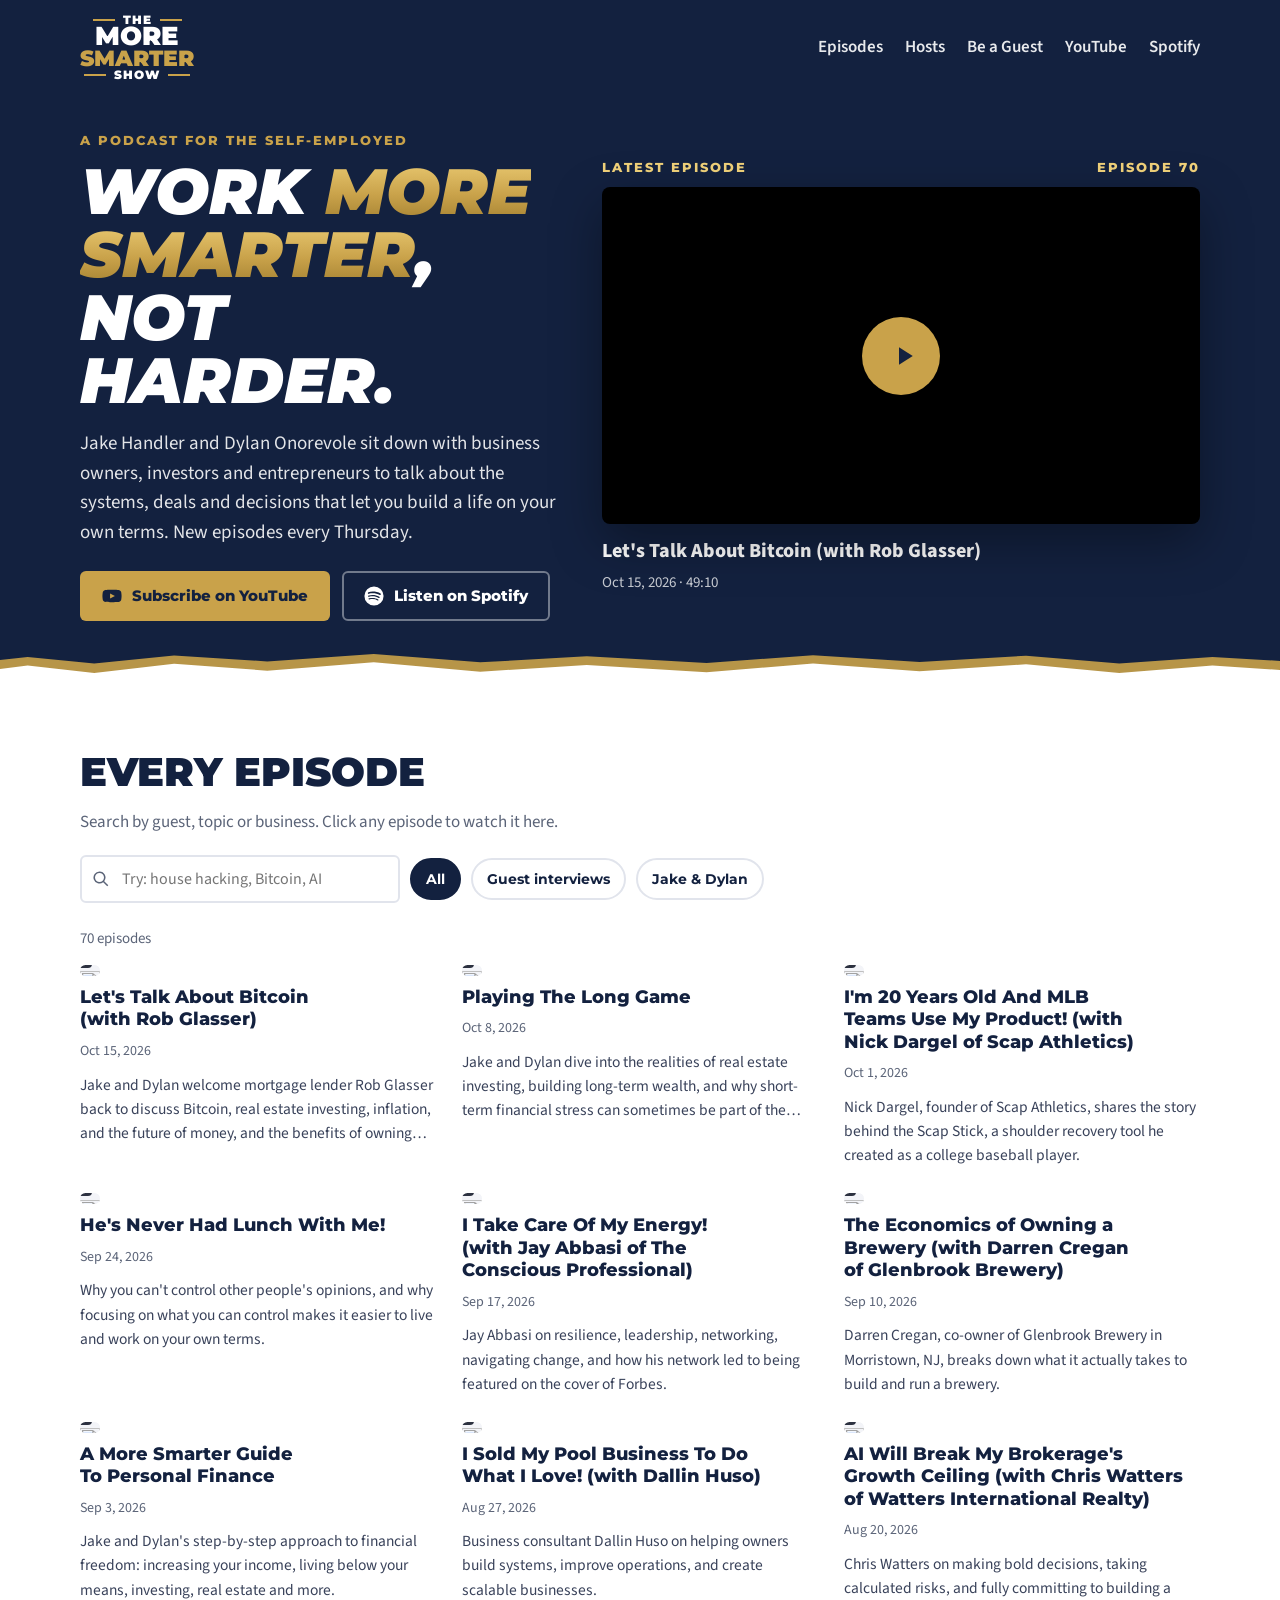
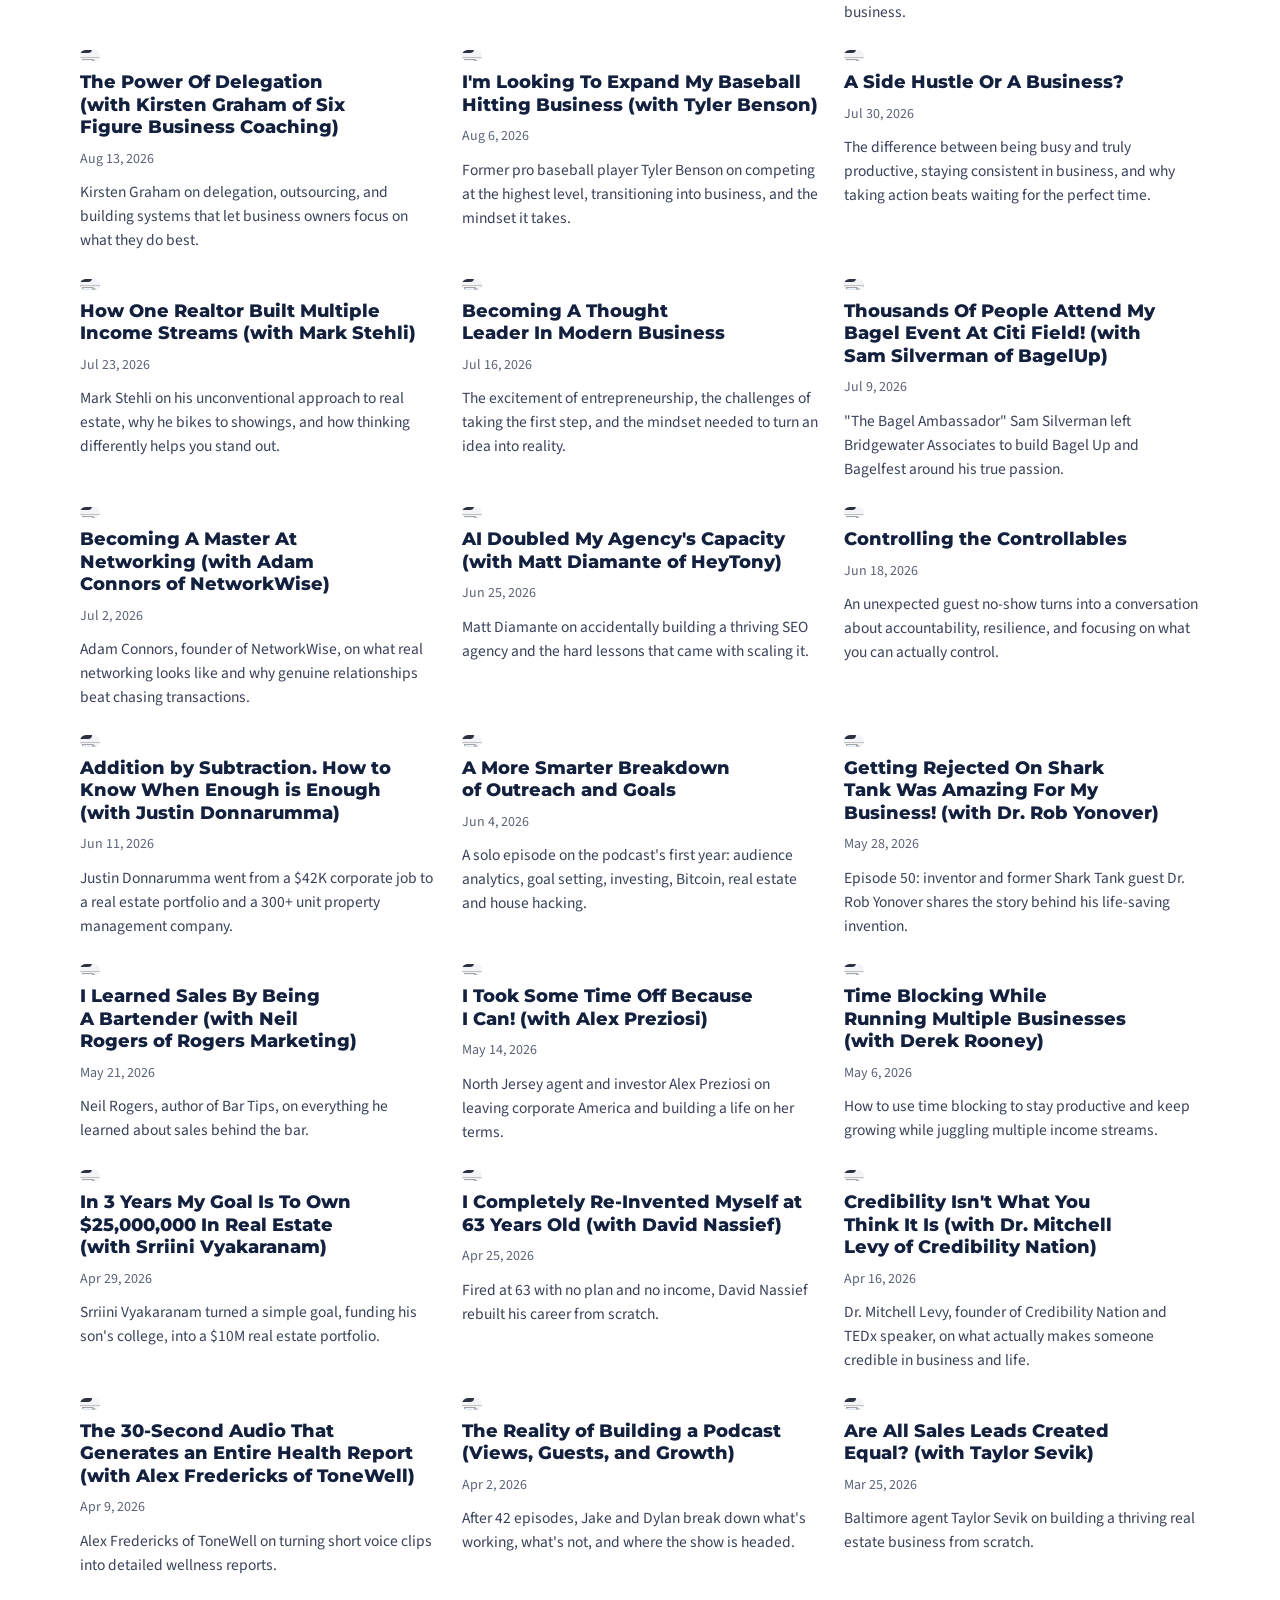
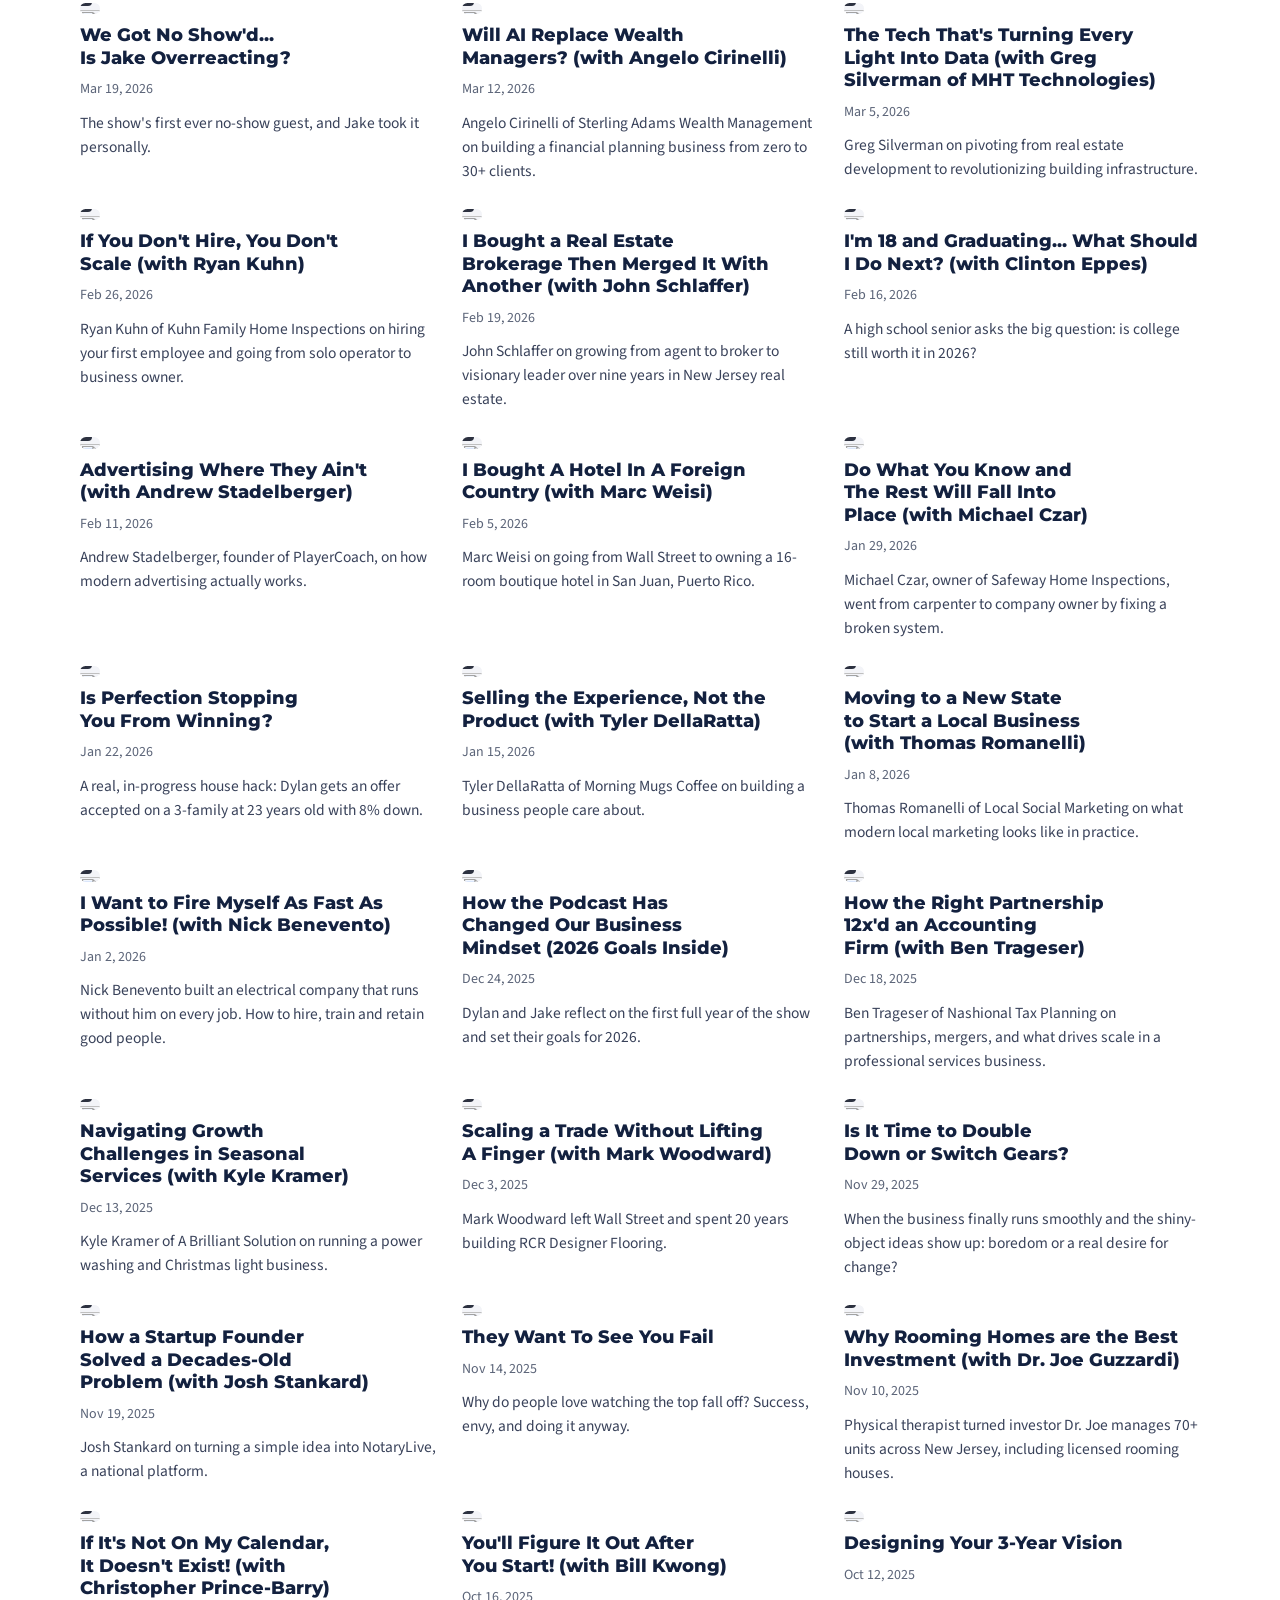
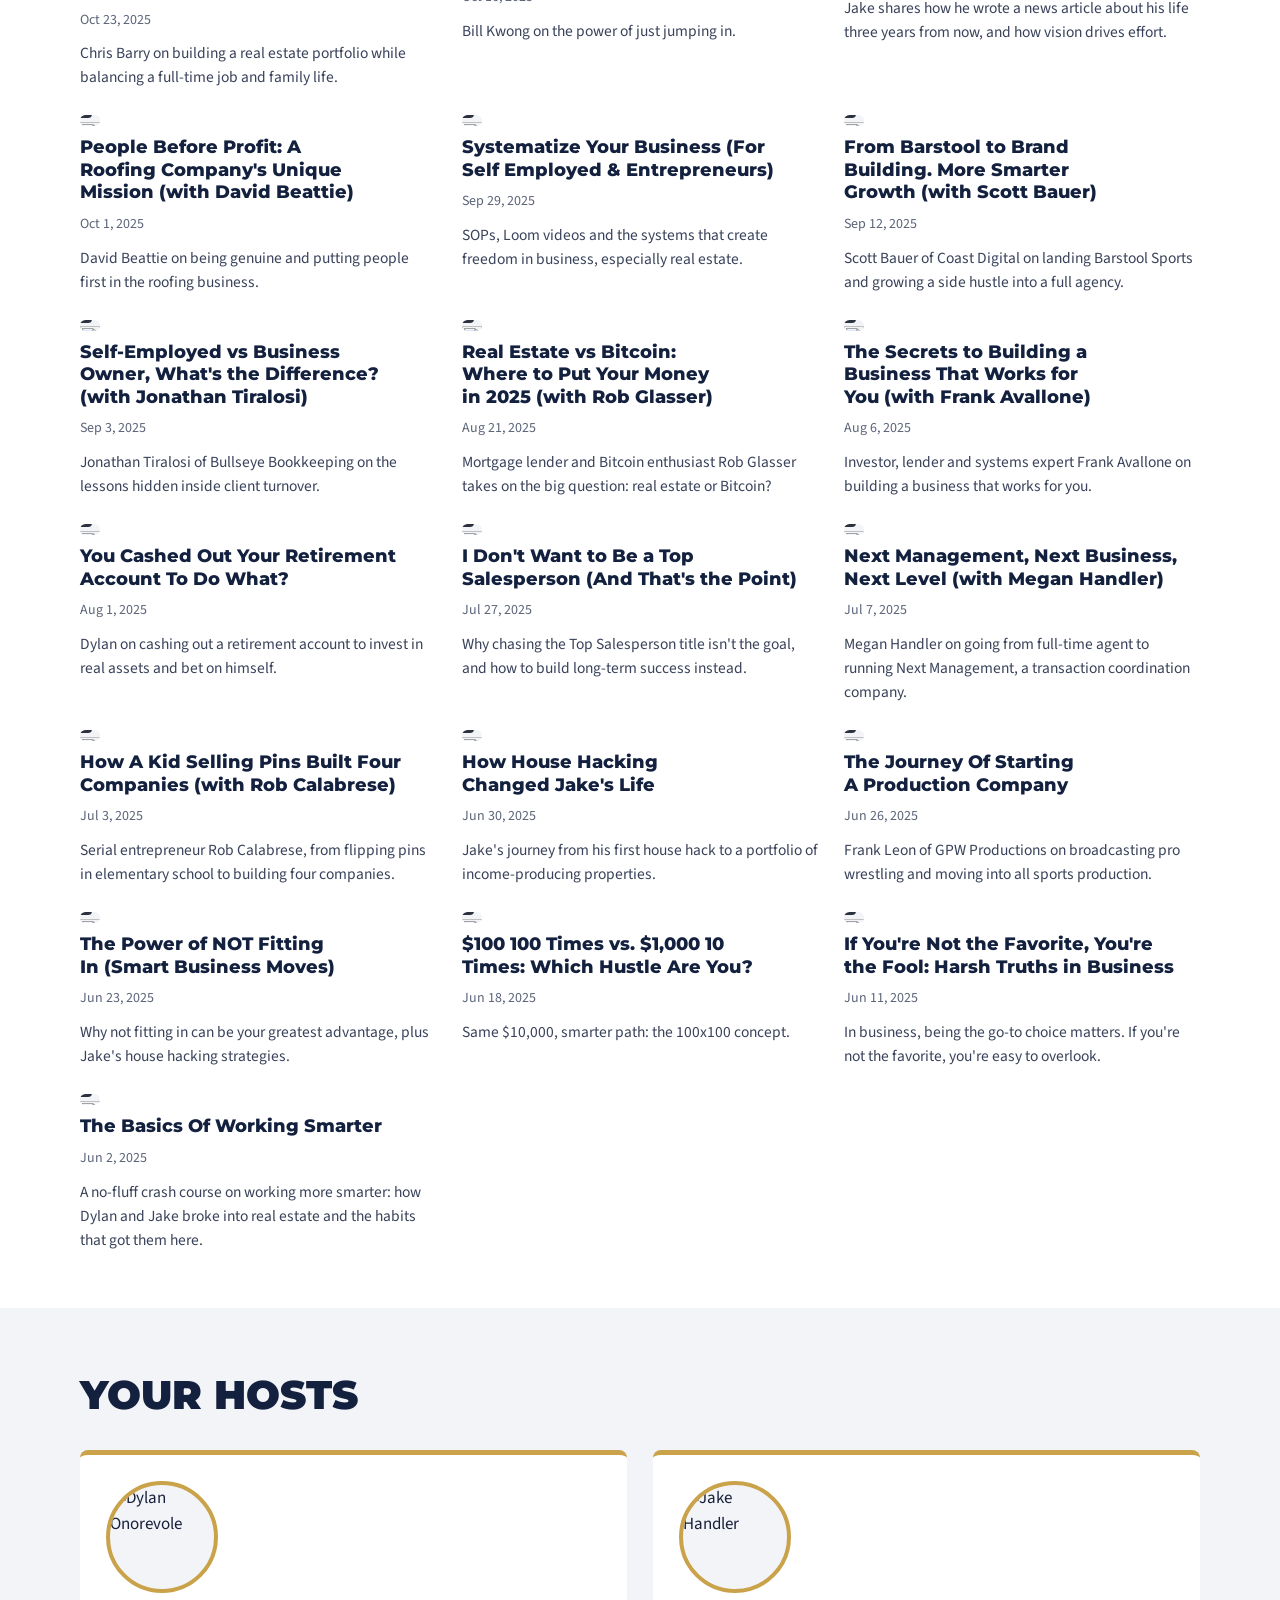
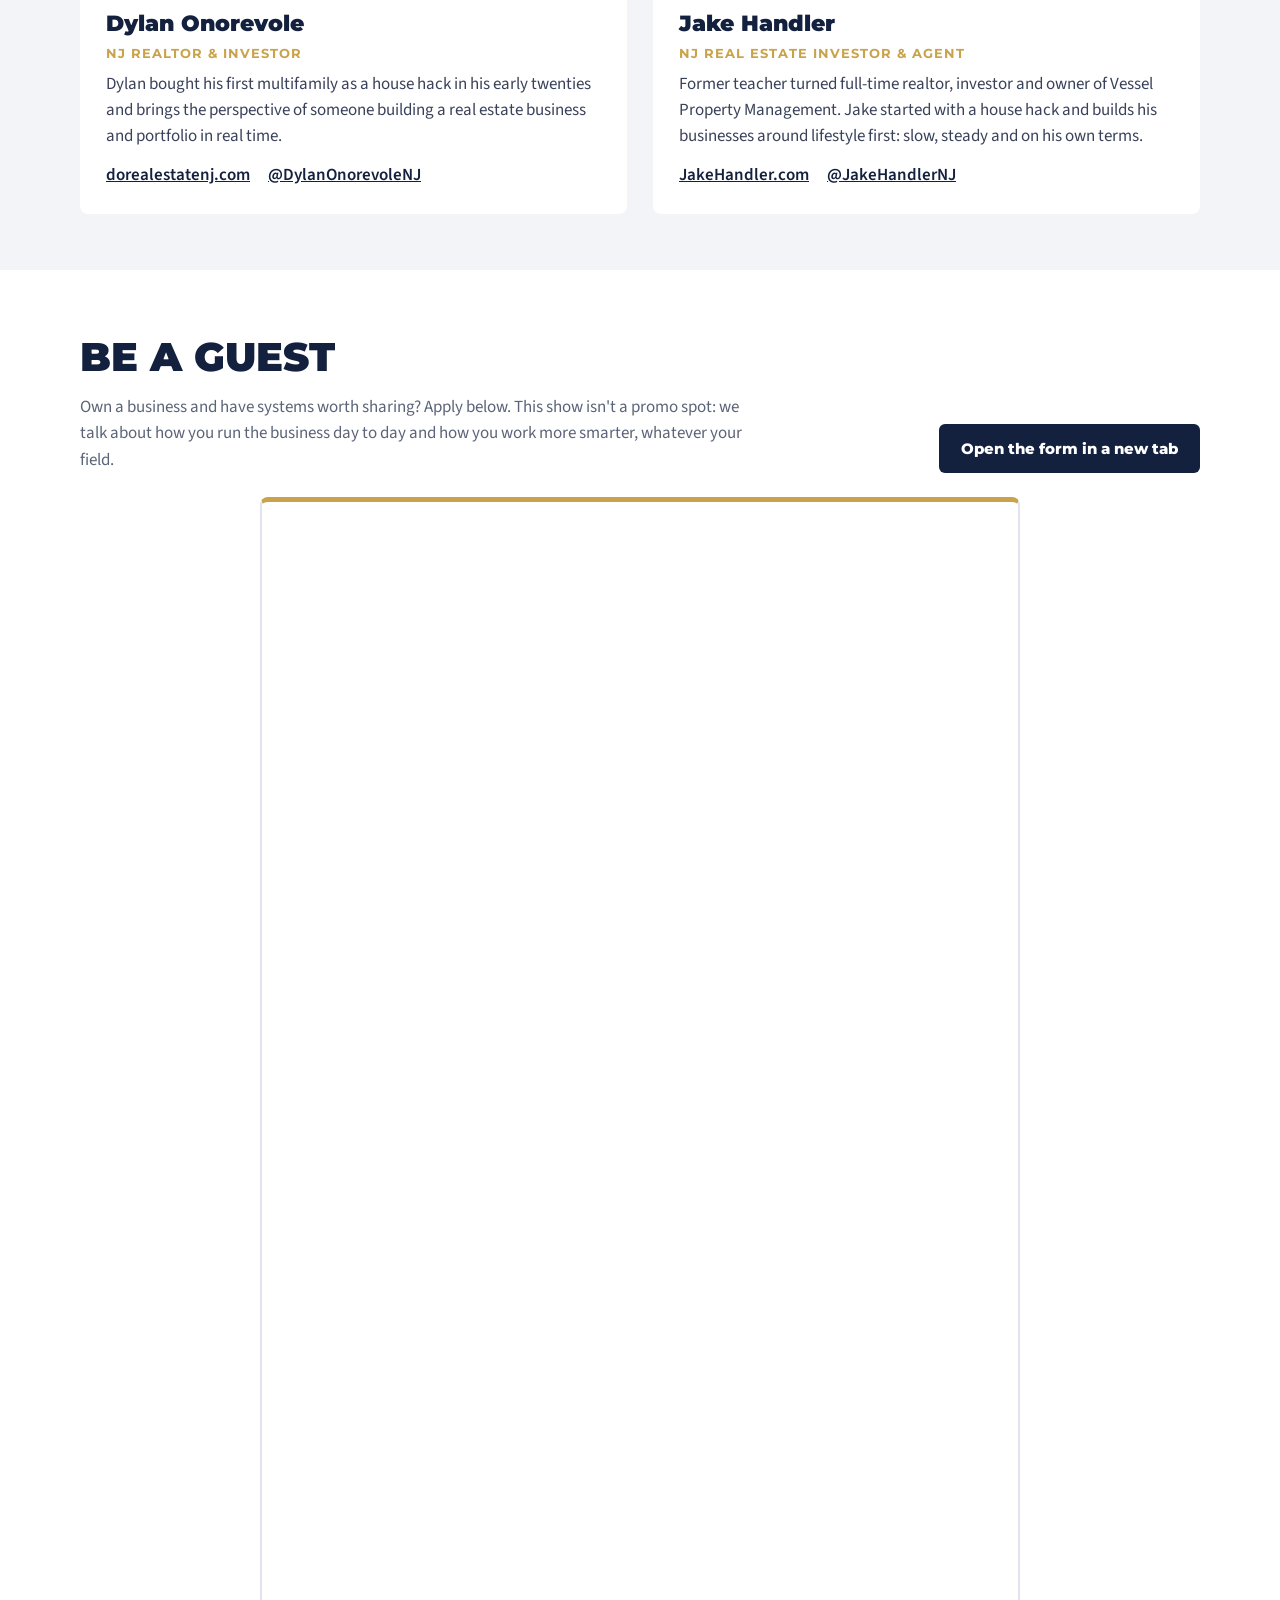
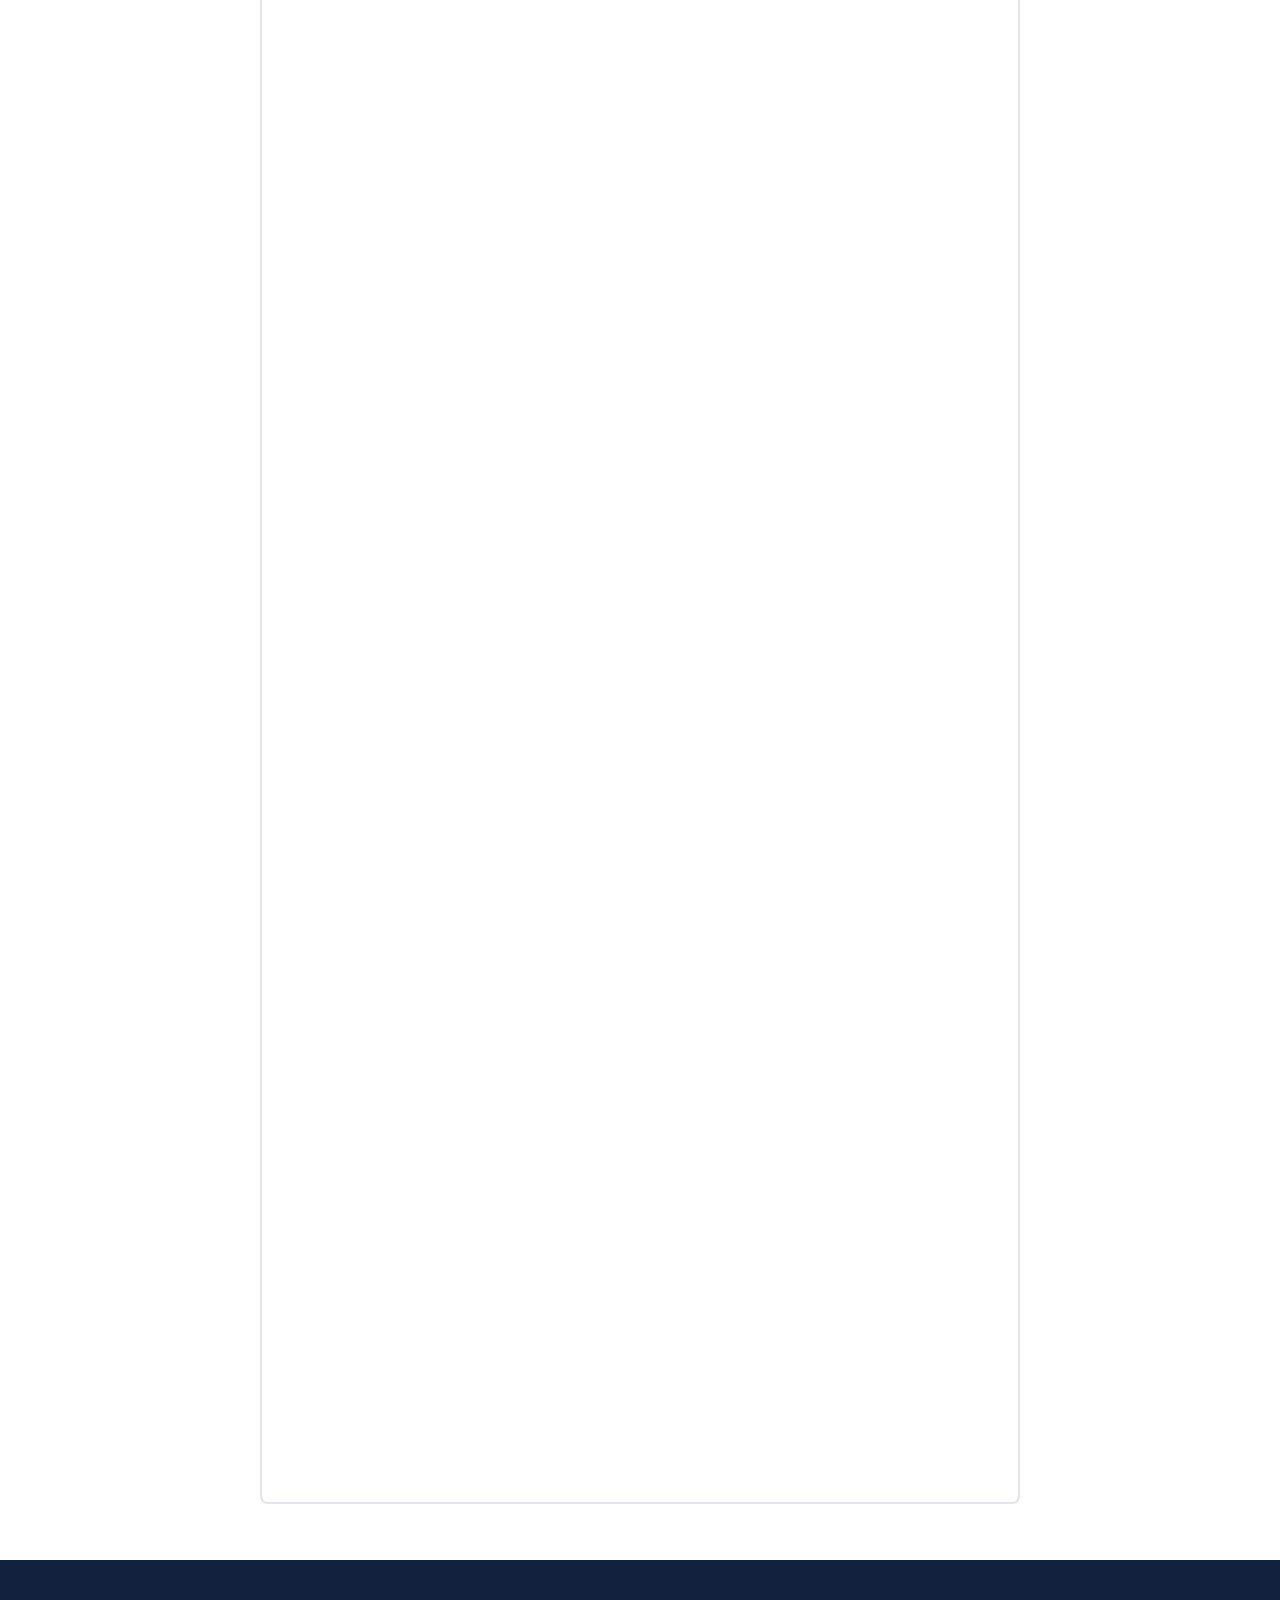
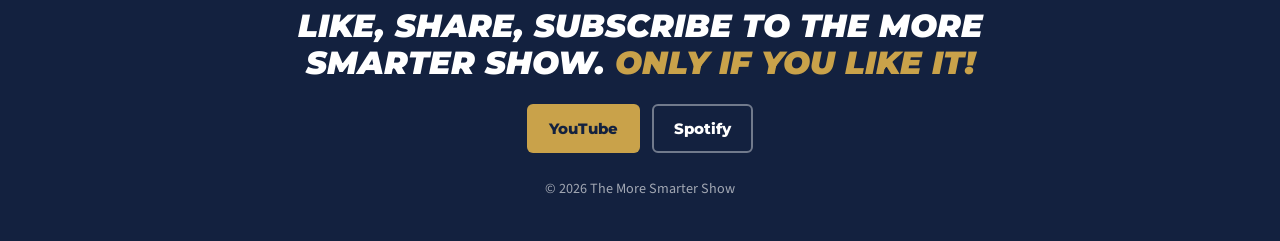
==== index.html @ bfb21b9d "Update index.html" ====
<!doctype html>
<html lang="en">
<head>
<meta charset="utf-8">
<meta name="viewport" content="width=device-width, initial-scale=1, viewport-fit=cover">
<title>The More Smarter Show | Podcast for Self-Employed People & Business Owners</title>
<meta name="description" content="The More Smarter Show with Jake Handler and Dylan Onorevole: a podcast for self-employed people and business owners about working smarter, not harder. Real estate, entrepreneurship, systems and building a life on your own terms. Watch every episode free.">
<meta property="og:type" content="website">
<meta property="og:title" content="The More Smarter Show">
<meta property="og:description" content="Working smarter, not harder. A podcast for self-employed people and business owners, hosted by Jake Handler and Dylan Onorevole.">
<meta property="og:image" content="https://i.ytimg.com/vi/u6ELuo0IuNA/maxresdefault.jpg">
<meta name="twitter:card" content="summary_large_image">
<link rel="preconnect" href="https://fonts.googleapis.com">
<link rel="preconnect" href="https://fonts.gstatic.com" crossorigin>
<link href="https://fonts.googleapis.com/css2?family=Montserrat:ital,wght@0,700;0,800;0,900;1,900&family=Source+Sans+3:wght@400;600&display=swap" rel="stylesheet">
<style>
  /* Layout: navy masthead with the latest episode, then a searchable library of every episode, hosts, and a sign-off. */
  :root {
    --navy: #13213F;
    --navy-2: #1E3160;
    --gold: #C9A24A;
    --gold-hi: #F1D27A;
    --ink: #17203A;
    --muted: #5B6478;
    --paper: #FFFFFF;
    --mist: #F3F4F8;
    --line: #E1E4EC;
    --display: 'Montserrat', 'Arial Black', Arial, sans-serif;
    --body: 'Source Sans 3', 'Segoe UI', Helvetica, Arial, sans-serif;
  }
  * { box-sizing: border-box; }
  html { scroll-behavior: smooth; }
  html, body { overflow-x: hidden; }
  body { margin: 0; background: var(--paper); color: var(--ink); font: 17px/1.55 var(--body); }
  a { color: inherit; }
  img { max-width: 100%; display: block; }
  .wrap { max-width: 1160px; margin: 0 auto; padding-inline: 20px; }
  h1, h2, h3 { font-family: var(--display); text-wrap: balance; margin: 0; }
  :focus-visible { outline: 3px solid var(--gold); outline-offset: 2px; }

  /* top bar */
  .bar { background: var(--navy); color: #fff; }
  .bar .wrap { display: flex; align-items: center; justify-content: space-between; gap: 16px; padding-block: 14px; flex-wrap: wrap; }
  .logo { display: inline-flex; flex-direction: column; align-items: center; text-decoration: none; line-height: .92; font-family: var(--display); font-weight: 900; }
  .logo .s { display: flex; align-items: center; gap: 8px; font-size: 12px; letter-spacing: 1px; }
  .logo .s::before, .logo .s::after { content: ""; width: 22px; height: 2px; background: var(--gold); }
  .logo .m { font-size: 26px; }
  .logo .g { font-size: 22px; color: var(--gold); }
  .nav { display: flex; gap: 22px; font-weight: 600; flex-wrap: wrap; }
  .nav a { text-decoration: none; opacity: .9; }
  .nav a:hover { opacity: 1; color: var(--gold-hi); }

  /* hero */
  .hero { background: var(--navy); color: #fff; padding-block: 36px 64px; position: relative; overflow: hidden; }
  .hero .wrap { display: grid; grid-template-columns: minmax(0, 1fr) minmax(0, 1.25fr); gap: 44px; align-items: center; }
  .hero > * { position: relative; }
  .eyebrow { font-family: var(--display); font-weight: 800; font-size: 13px; letter-spacing: 2px; text-transform: uppercase; color: var(--gold); }
  .hero h1 { font-size: clamp(38px, 5.4vw, 64px); font-weight: 900; font-style: italic; line-height: .98; text-transform: uppercase; margin-top: 10px; }
  .hero h1 em { font-style: italic; background: linear-gradient(180deg, var(--gold-hi), var(--gold) 55%, #9C7A2C); -webkit-background-clip: text; background-clip: text; color: transparent; }
  .hero p.lede { font-size: 19px; opacity: .88; max-width: 34em; margin: 18px 0 24px; }
  .ctas { display: flex; gap: 12px; flex-wrap: wrap; }
  .btn { display: inline-flex; align-items: center; gap: 10px; font: 800 15px var(--display); padding: 13px 20px; border-radius: 6px; text-decoration: none; border: 2px solid transparent; cursor: pointer; }
  .btn svg { width: 20px; height: 20px; flex: none; }
  .btn-gold { background: var(--gold); color: var(--navy); }
  .btn-gold:hover { background: var(--gold-hi); }
  .btn-ghost { border-color: rgba(255,255,255,.4); color: #fff; background: transparent; }
  .btn-ghost:hover { border-color: #fff; }
  .latest-label { display: flex; justify-content: space-between; align-items: baseline; gap: 12px; margin-bottom: 10px; }
  .latest-label .eyebrow { color: var(--gold-hi); }
  .latest-title { font-size: 20px; font-weight: 800; margin-top: 12px; }
  .latest-meta { opacity: .75; font-size: 15px; margin-top: 4px; }
  .brush { position: absolute; left: -2%; right: -2%; bottom: -1px; height: 34px; background: var(--paper);
           clip-path: polygon(0 60%, 4% 40%, 9% 62%, 15% 35%, 22% 55%, 30% 30%, 38% 58%, 46% 38%, 55% 60%, 63% 34%, 71% 57%, 79% 36%, 86% 62%, 93% 40%, 100% 58%, 100% 100%, 0 100%); }
  .brush.gold { bottom: 10px; height: 30px; background: var(--gold); opacity: .9; }

  /* video frame */
  .player { position: relative; aspect-ratio: 16 / 9; width: 100%; max-width: 100%; border-radius: 8px; overflow: hidden; background: #000; box-shadow: 0 18px 50px rgba(0,0,0,.35); }
  .player img, .player iframe { position: absolute; inset: 0; width: 100%; height: 100%; object-fit: cover; border: 0; }
  .player button.play { position: absolute; inset: 0; width: 100%; height: 100%; border: 0; background: transparent; cursor: pointer; }
  .player button.play span { position: absolute; left: 50%; top: 50%; transform: translate(-50%, -50%); width: 78px; height: 78px; border-radius: 50%; background: var(--gold); display: grid; place-items: center; box-shadow: 0 6px 20px rgba(0,0,0,.35); transition: transform .15s; }
  .player button.play:hover span { transform: translate(-50%, -50%) scale(1.07); }
  .player button.play svg { width: 30px; height: 30px; margin-left: 5px; fill: var(--navy); }

  /* library */
  section { padding-block: 56px; }
  .sec-head { display: flex; justify-content: space-between; align-items: end; gap: 20px; flex-wrap: wrap; margin-bottom: 24px; }
  .sec-head h2 { font-size: clamp(28px, 3.4vw, 40px); font-weight: 900; text-transform: uppercase; color: var(--navy); }
  .sec-head p { margin: 6px 0 0; color: var(--muted); }
  .tools { display: flex; gap: 10px; flex-wrap: wrap; align-items: center; }
  .search { position: relative; }
  .search input { font: 16px var(--body); padding: 11px 14px 11px 40px; width: min(320px, 82vw); border: 2px solid var(--line); border-radius: 6px; color: var(--ink); background: var(--paper); }
  .search input:focus { border-color: var(--gold); outline: none; }
  .search svg { position: absolute; left: 12px; top: 50%; transform: translateY(-50%); width: 18px; height: 18px; fill: var(--muted); }
  .chip { font: 700 14px var(--display); padding: 10px 14px; border-radius: 999px; border: 2px solid var(--line); background: var(--paper); color: var(--navy); cursor: pointer; }
  .chip[aria-pressed="true"] { background: var(--navy); color: #fff; border-color: var(--navy); }
  .count { color: var(--muted); font-size: 15px; margin-bottom: 14px; font-variant-numeric: tabular-nums; }
  .grid { display: grid; grid-template-columns: repeat(auto-fill, minmax(min(300px, 100%), 1fr)); gap: 26px; }
  .card { display: flex; flex-direction: column; gap: 10px; min-width: 0; text-align: left; background: none; border: 0; padding: 0; color: inherit; font: inherit; cursor: pointer; }
  .thumb { position: relative; aspect-ratio: 16 / 9; border-radius: 8px; overflow: hidden; background: var(--mist); }
  .thumb img { width: 100%; height: 100%; object-fit: cover; transition: transform .25s; }
  .card:hover .thumb img { transform: scale(1.03); }
  .badge { position: absolute; left: 10px; top: 10px; font: 900 13px var(--display); background: var(--navy); color: #fff; border-left: 4px solid var(--gold); padding: 5px 9px; letter-spacing: .5px; }
  .dur { position: absolute; right: 8px; bottom: 8px; font: 700 12px var(--display); background: rgba(10,16,32,.85); color: #fff; padding: 3px 7px; border-radius: 4px; font-variant-numeric: tabular-nums; }
  .card h3 { font-size: 18px; font-weight: 800; line-height: 1.25; color: var(--navy); }
  .card .meta { font-size: 14px; color: var(--muted); font-variant-numeric: tabular-nums; }
  .card p { margin: 0; font-size: 15.5px; color: #39425A; display: -webkit-box; -webkit-line-clamp: 3; -webkit-box-orient: vertical; overflow: hidden; }
  .empty { padding: 40px 0; color: var(--muted); }

  /* hosts */
  .hosts { background: var(--mist); }
  .host-row { display: grid; grid-template-columns: repeat(2, minmax(0, 1fr)); gap: 26px; }
  .host { background: var(--paper); border-radius: 8px; padding: 26px; border-top: 5px solid var(--gold); }
  .host h3 { color: var(--navy); font-size: 22px; font-weight: 900; }
  .host .role { font: 700 13px var(--display); letter-spacing: 1px; text-transform: uppercase; color: var(--gold); margin: 4px 0 10px; }
  .host p { margin: 0 0 12px; color: #39425A; }
  .host a { font-weight: 600; color: var(--navy); }
  .host-photo { width: 112px; height: 112px; border-radius: 50%; object-fit: cover; object-position: 50% 18%; border: 4px solid var(--gold); margin-bottom: 14px; background: var(--mist); }
  .host-links { display: flex; gap: 18px; flex-wrap: wrap; }

  /* guest application */
  .guest .sec-head p { max-width: 40em; }
  .btn-navy { background: var(--navy); color: #fff; }
  .btn-navy:hover { background: var(--navy-2); }
  .form-frame { max-width: 760px; margin: 0 auto; border: 2px solid var(--line); border-top: 5px solid var(--gold); border-radius: 8px; overflow: hidden; background: var(--paper); }
  .form-frame iframe { display: block; width: 100%; height: 2600px; border: 0; }

  /* sign-off */
  footer { background: var(--navy); color: #fff; text-align: center; padding-block: 48px 40px; }
  .signoff { font: 900 italic clamp(22px, 3vw, 32px)/1.15 var(--display); text-transform: uppercase; max-width: 22em; margin: 0 auto 22px; }
  .signoff em { color: var(--gold); font-style: italic; }
  footer .ctas { justify-content: center; }
  footer small { display: block; margin-top: 26px; opacity: .6; }

  /* modal player */
  dialog { border: 0; padding: 0; width: min(980px, 94vw); max-width: 94vw; background: var(--navy); color: #fff; border-radius: 10px; }
  dialog::backdrop { background: rgba(8,12,24,.82); }
  .dlg-body { padding: 18px 20px 22px; }
  .dlg-top { display: flex; justify-content: space-between; align-items: start; gap: 14px; }
  .dlg-top h3 { font-size: 20px; font-weight: 800; }
  .close { background: none; border: 0; color: #fff; font-size: 30px; line-height: 1; cursor: pointer; padding: 0 4px; }
  .dlg-body p { opacity: .85; margin: 10px 0 16px; }

  @media (max-width: 860px) {
    .hero .wrap { grid-template-columns: minmax(0, 1fr); gap: 28px; }
    .nav { gap: 16px; font-size: 15px; }
    .host-row { grid-template-columns: 1fr; }
  }
  @media (prefers-reduced-motion: reduce) { * { transition: none !important; scroll-behavior: auto !important; } }
</style>
</head>
<body>

<header class="bar">
  <div class="wrap">
    <a class="logo" href="#top" aria-label="The More Smarter Show home">
      <span class="s">THE</span><span class="m">MORE</span><span class="g">SMARTER</span><span class="s">SHOW</span>
    </a>
    <nav class="nav" aria-label="Main">
      <a href="#episodes">Episodes</a>
      <a href="#hosts">Hosts</a>
      <a href="#guest">Be a Guest</a>
      <a href="https://www.youtube.com/@TheMoreSmarterShow" target="_blank" rel="noopener">YouTube</a>
      <a href="https://open.spotify.com/show/1ER3J5veUX59H5ya2H1MA5" target="_blank" rel="noopener">Spotify</a>
    </nav>
  </div>
</header>

<main id="top">
  <section class="hero" aria-labelledby="hero-title">
    <div class="wrap">
      <div>
        <div class="eyebrow">A podcast for the self-employed</div>
        <h1 id="hero-title">Work <em>more smarter</em>, not harder.</h1>
        <p class="lede">Jake Handler and Dylan Onorevole sit down with business owners, investors and entrepreneurs to talk about the systems, deals and decisions that let you build a life on your own terms. New episodes every Thursday.</p>
        <div class="ctas">
          <a class="btn btn-gold" href="https://www.youtube.com/@TheMoreSmarterShow?sub_confirmation=1" target="_blank" rel="noopener">
            <svg viewBox="0 0 24 24" aria-hidden="true"><path fill="currentColor" d="M23 7.2a3 3 0 0 0-2.1-2.1C19 4.6 12 4.6 12 4.6s-7 0-8.9.5A3 3 0 0 0 1 7.2 31 31 0 0 0 .5 12 31 31 0 0 0 1 16.8a3 3 0 0 0 2.1 2.1c1.9.5 8.9.5 8.9.5s7 0 8.9-.5a3 3 0 0 0 2.1-2.1 31 31 0 0 0 .5-4.8 31 31 0 0 0-.5-4.8ZM9.7 15.1V8.9L15.5 12Z"/></svg>
            Subscribe on YouTube</a>
          <a class="btn btn-ghost" href="https://open.spotify.com/show/1ER3J5veUX59H5ya2H1MA5" target="_blank" rel="noopener">
            <svg viewBox="0 0 24 24" aria-hidden="true"><path fill="currentColor" d="M12 .5a11.5 11.5 0 1 0 0 23 11.5 11.5 0 0 0 0-23Zm5.3 16.6a.7.7 0 0 1-1 .2c-2.7-1.6-6-2-10-1.1a.7.7 0 0 1-.3-1.4c4.3-1 8-.6 11 1.3.4.2.5.6.3 1Zm1.4-3.1a.9.9 0 0 1-1.2.3c-3-1.9-7.7-2.4-11.3-1.3a.9.9 0 1 1-.5-1.7c4.1-1.2 9.2-.6 12.7 1.5.4.3.5.8.3 1.2Zm.1-3.2C15.2 8.6 9.3 8.4 5.9 9.4a1 1 0 1 1-.6-2c3.9-1.2 10.4-.9 14.5 1.5a1 1 0 0 1-1 1.8Z"/></svg>
            Listen on Spotify</a>
        </div>
      </div>
      <div>
        <div class="latest-label"><span class="eyebrow">Latest episode</span><span class="eyebrow" id="latest-num"></span></div>
        <div class="player" id="latest-player"></div>
        <div class="latest-title" id="latest-title"></div>
        <div class="latest-meta" id="latest-meta"></div>
      </div>
    </div>
    <div class="brush gold" aria-hidden="true"></div>
    <div class="brush" aria-hidden="true"></div>
  </section>

  <section id="episodes" aria-labelledby="eps-title">
    <div class="wrap">
      <div class="sec-head">
        <div>
          <h2 id="eps-title">Every Episode</h2>
          <p>Search by guest, topic or business. Click any episode to watch it here.</p>
        </div>
        <div class="tools">
          <label class="search" for="q">
            <svg viewBox="0 0 24 24" aria-hidden="true"><path d="M10 2a8 8 0 0 1 6.3 12.9l5.4 5.4-1.4 1.4-5.4-5.4A8 8 0 1 1 10 2Zm0 2a6 6 0 1 0 0 12 6 6 0 0 0 0-12Z"/></svg>
            <span hidden>Search episodes</span>
            <input id="q" type="search" placeholder="Try: house hacking, Bitcoin, AI" autocomplete="off">
          </label>
          <button class="chip" id="f-all" aria-pressed="true" data-f="all">All</button>
          <button class="chip" id="f-guest" aria-pressed="false" data-f="guest">Guest interviews</button>
          <button class="chip" id="f-duo" aria-pressed="false" data-f="duo">Jake &amp; Dylan</button>
        </div>
      </div>
      <div class="count" id="count" aria-live="polite"></div>
      <div class="grid" id="grid"></div>
      <div class="empty" id="empty" hidden>No episodes match that search. Try a guest's first name or a broader topic.</div>
    </div>
  </section>

  <section class="hosts" id="hosts" aria-labelledby="hosts-title">
    <div class="wrap">
      <div class="sec-head"><h2 id="hosts-title">Your Hosts</h2></div>
      <div class="host-row">
        <article class="host">
          <img class="host-photo" src="https://dorealestatenj.com/wp-content/uploads/2025/11/dylan-polished-1.png" alt="Dylan Onorevole" loading="lazy">
          <h3>Dylan Onorevole</h3>
          <div class="role">NJ realtor &amp; investor</div>
          <p>Dylan bought his first multifamily as a house hack in his early twenties and brings the perspective of someone building a real estate business and portfolio in real time.</p>
          <div class="host-links"><a href="https://dorealestatenj.com/" target="_blank" rel="noopener">dorealestatenj.com</a><a href="https://www.instagram.com/dylanonorevolenj/" target="_blank" rel="noopener">@DylanOnorevoleNJ</a></div>
        </article>
        <article class="host">
          <img class="host-photo" src="https://lh3.googleusercontent.com/d/12MRkoNF2zcbUez5-ALwpOlUvxcgzIgW7=w400" alt="Jake Handler" loading="lazy">
          <h3>Jake Handler</h3>
          <div class="role">NJ real estate investor &amp; agent</div>
          <p>Former teacher turned full-time realtor, investor and owner of Vessel Property Management. Jake started with a house hack and builds his businesses around lifestyle first: slow, steady and on his own terms.</p>
          <div class="host-links"><a href="https://www.jakehandler.com/" target="_blank" rel="noopener">JakeHandler.com</a><a href="https://www.instagram.com/jakehandlernj/" target="_blank" rel="noopener">@JakeHandlerNJ</a></div>
        </article>
      </div>
    </div>
  </section>

  <section class="guest" id="guest" aria-labelledby="guest-title">
    <div class="wrap">
      <div class="sec-head">
        <div>
          <h2 id="guest-title">Be a Guest</h2>
          <p>Own a business and have systems worth sharing? Apply below. This show isn't a promo spot: we talk about how you run the business day to day and how you work more smarter, whatever your field.</p>
        </div>
        <a class="btn btn-navy" href="https://forms.gle/F5zRLPv8b2uFYSf89" target="_blank" rel="noopener">Open the form in a new tab</a>
      </div>
      <div class="form-frame">
        <iframe src="https://docs.google.com/forms/d/e/1FAIpQLScZBz1goG4D8GXHIRfhNni5WtvDwG36Y2elooL5GWgNf7DD-A/viewform?embedded=true" title="The More Smarter Show guest application" loading="lazy">Loading the application form…</iframe>
      </div>
    </div>
  </section>
</main>

<footer>
  <div class="wrap">
    <p class="signoff">Like, share, subscribe to The More Smarter Show. <em>Only if you like it!</em></p>
    <div class="ctas">
      <a class="btn btn-gold" href="https://www.youtube.com/@TheMoreSmarterShow?sub_confirmation=1" target="_blank" rel="noopener">YouTube</a>
      <a class="btn btn-ghost" href="https://open.spotify.com/show/1ER3J5veUX59H5ya2H1MA5" target="_blank" rel="noopener">Spotify</a>
    </div>
    <small>&copy; <span id="yr"></span> The More Smarter Show</small>
  </div>
</footer>

<dialog id="dlg" aria-labelledby="dlg-title">
  <div class="player" id="dlg-player"></div>
  <div class="dlg-body">
    <div class="dlg-top"><h3 id="dlg-title"></h3><button class="close" id="dlg-close" aria-label="Close">&times;</button></div>
    <p id="dlg-desc"></p>
    <div class="ctas">
      <a class="btn btn-gold" id="dlg-yt" target="_blank" rel="noopener">Watch on YouTube</a>
      <a class="btn btn-ghost" href="https://open.spotify.com/show/1ER3J5veUX59H5ya2H1MA5" target="_blank" rel="noopener">Listen on Spotify</a>
    </div>
  </div>
</dialog>

<script src="episodes.js"></script>
<script>
(function () {
  var EPS = window.EPISODES || [];
  var PLAY = '<span><svg viewBox="0 0 24 24" aria-hidden="true"><path d="M8 5v14l11-7z"/></svg></span>';
  var fmtDate = function (d) { return new Date(d + 'T12:00:00').toLocaleDateString('en-US', { month: 'short', day: 'numeric', year: 'numeric' }); };
  var thumb = function (id, hi) { return 'https://i.ytimg.com/vi/' + id + '/' + (hi ? 'maxresdefault' : 'hqdefault') + '.jpg'; };
  var esc = function (s) { return String(s).replace(/[&<>"]/g, function (c) { return { '&': '&amp;', '<': '&lt;', '>': '&gt;', '"': '&quot;' }[c]; }); };
  var isGuest = function (e) { return /\(with /i.test(e.t); };

  // click-to-play: only load YouTube when someone actually presses play
  function mountPlayer(el, ep, hi, autoplay) {
    if (autoplay) {
      el.innerHTML = '<iframe src="https://www.youtube-nocookie.com/embed/' + ep.id + '?autoplay=1&rel=0" title="' + esc(ep.t) + '" allow="autoplay; encrypted-media; picture-in-picture; fullscreen" allowfullscreen></iframe>';
      return;
    }
    el.innerHTML = '<img src="' + thumb(ep.id, hi) + '" alt="' + esc(ep.t) + ' thumbnail" loading="lazy" onerror="this.src=\'' + thumb(ep.id, false) + '\'">' +
      '<button class="play" aria-label="Play episode ' + ep.n + ': ' + esc(ep.t) + '">' + PLAY + '</button>';
    el.querySelector('button').addEventListener('click', function () { mountPlayer(el, ep, hi, true); });
  }

  // latest episode
  var latest = EPS[0];
  if (latest) {
    mountPlayer(document.getElementById('latest-player'), latest, true, false);
    document.getElementById('latest-num').textContent = 'Episode ' + latest.n;
    document.getElementById('latest-title').textContent = latest.t;
    document.getElementById('latest-meta').textContent = fmtDate(latest.d) + ' · ' + latest.l;
  }

  // library
  var grid = document.getElementById('grid'), q = document.getElementById('q'), count = document.getElementById('count'), empty = document.getElementById('empty');
  var filter = 'all';
  function render() {
    var term = q.value.trim().toLowerCase();
    var list = EPS.filter(function (e) {
      if (filter === 'guest' && !isGuest(e)) return false;
      if (filter === 'duo' && isGuest(e)) return false;
      if (!term) return true;
      return (e.t + ' ' + e.s + ' episode ' + e.n).toLowerCase().indexOf(term) !== -1;
    });
    grid.innerHTML = list.map(function (e) {
      return '<button class="card" id="ep-' + e.n + '" data-n="' + e.n + '">' +
        '<div class="thumb"><img src="' + thumb(e.id) + '" alt="" loading="lazy"><span class="dur">' + e.l + '</span></div>' +
        '<h3>' + esc(e.t) + '</h3><div class="meta">' + fmtDate(e.d) + '</div><p>' + esc(e.s) + '</p></button>';
    }).join('');
    count.textContent = list.length === EPS.length ? EPS.length + ' episodes' : list.length + ' of ' + EPS.length + ' episodes';
    empty.hidden = list.length > 0;
  }
  q.addEventListener('input', render);
  document.querySelectorAll('.chip').forEach(function (c) {
    c.addEventListener('click', function () {
      filter = c.dataset.f;
      document.querySelectorAll('.chip').forEach(function (x) { x.setAttribute('aria-pressed', String(x === c)); });
      render();
    });
  });
  grid.addEventListener('click', function (ev) {
    var card = ev.target.closest('.card'); if (!card) return;
    openEp(+card.dataset.n);
  });

  // modal
  var dlg = document.getElementById('dlg');
  function openEp(n) {
    var e = EPS.find(function (x) { return x.n === n; }); if (!e) return;
    document.getElementById('dlg-title').textContent = 'Episode ' + e.n + ': ' + e.t;
    document.getElementById('dlg-desc').textContent = e.s;
    document.getElementById('dlg-yt').href = 'https://www.youtube.com/watch?v=' + e.id;
    mountPlayer(document.getElementById('dlg-player'), e, true, true);
    if (!dlg.open) dlg.showModal();
    history.replaceState(null, '', '#ep-' + e.n);
  }
  function closeEp() { document.getElementById('dlg-player').innerHTML = ''; if (dlg.open) dlg.close(); history.replaceState(null, '', location.pathname); }
  document.getElementById('dlg-close').addEventListener('click', closeEp);
  dlg.addEventListener('click', function (ev) { if (ev.target === dlg) closeEp(); });
  dlg.addEventListener('cancel', function (ev) { ev.preventDefault(); closeEp(); });

  render();
  document.getElementById('yr').textContent = new Date().getFullYear();
  var m = location.hash.match(/^#ep-(\d+)$/); if (m) openEp(+m[1]);

  // structured data for search engines
  var ld = {
    '@context': 'https://schema.org', '@type': 'PodcastSeries', name: 'The More Smarter Show',
    description: 'A podcast for self-employed people and business owners about working smarter, not harder.',
    url: location.origin + location.pathname, webFeed: 'https://open.spotify.com/show/1ER3J5veUX59H5ya2H1MA5',
    author: [{ '@type': 'Person', name: 'Jake Handler' }, { '@type': 'Person', name: 'Dylan Onorevole' }],
    hasPart: EPS.map(function (e) {
      return { '@type': 'PodcastEpisode', episodeNumber: e.n, name: e.t, datePublished: e.d, description: e.s,
        url: 'https://www.youtube.com/watch?v=' + e.id, thumbnailUrl: thumb(e.id, false) };
    })
  };
  var s = document.createElement('script'); s.type = 'application/ld+json'; s.textContent = JSON.stringify(ld); document.head.appendChild(s);
})();
</script>
</body>
</html>
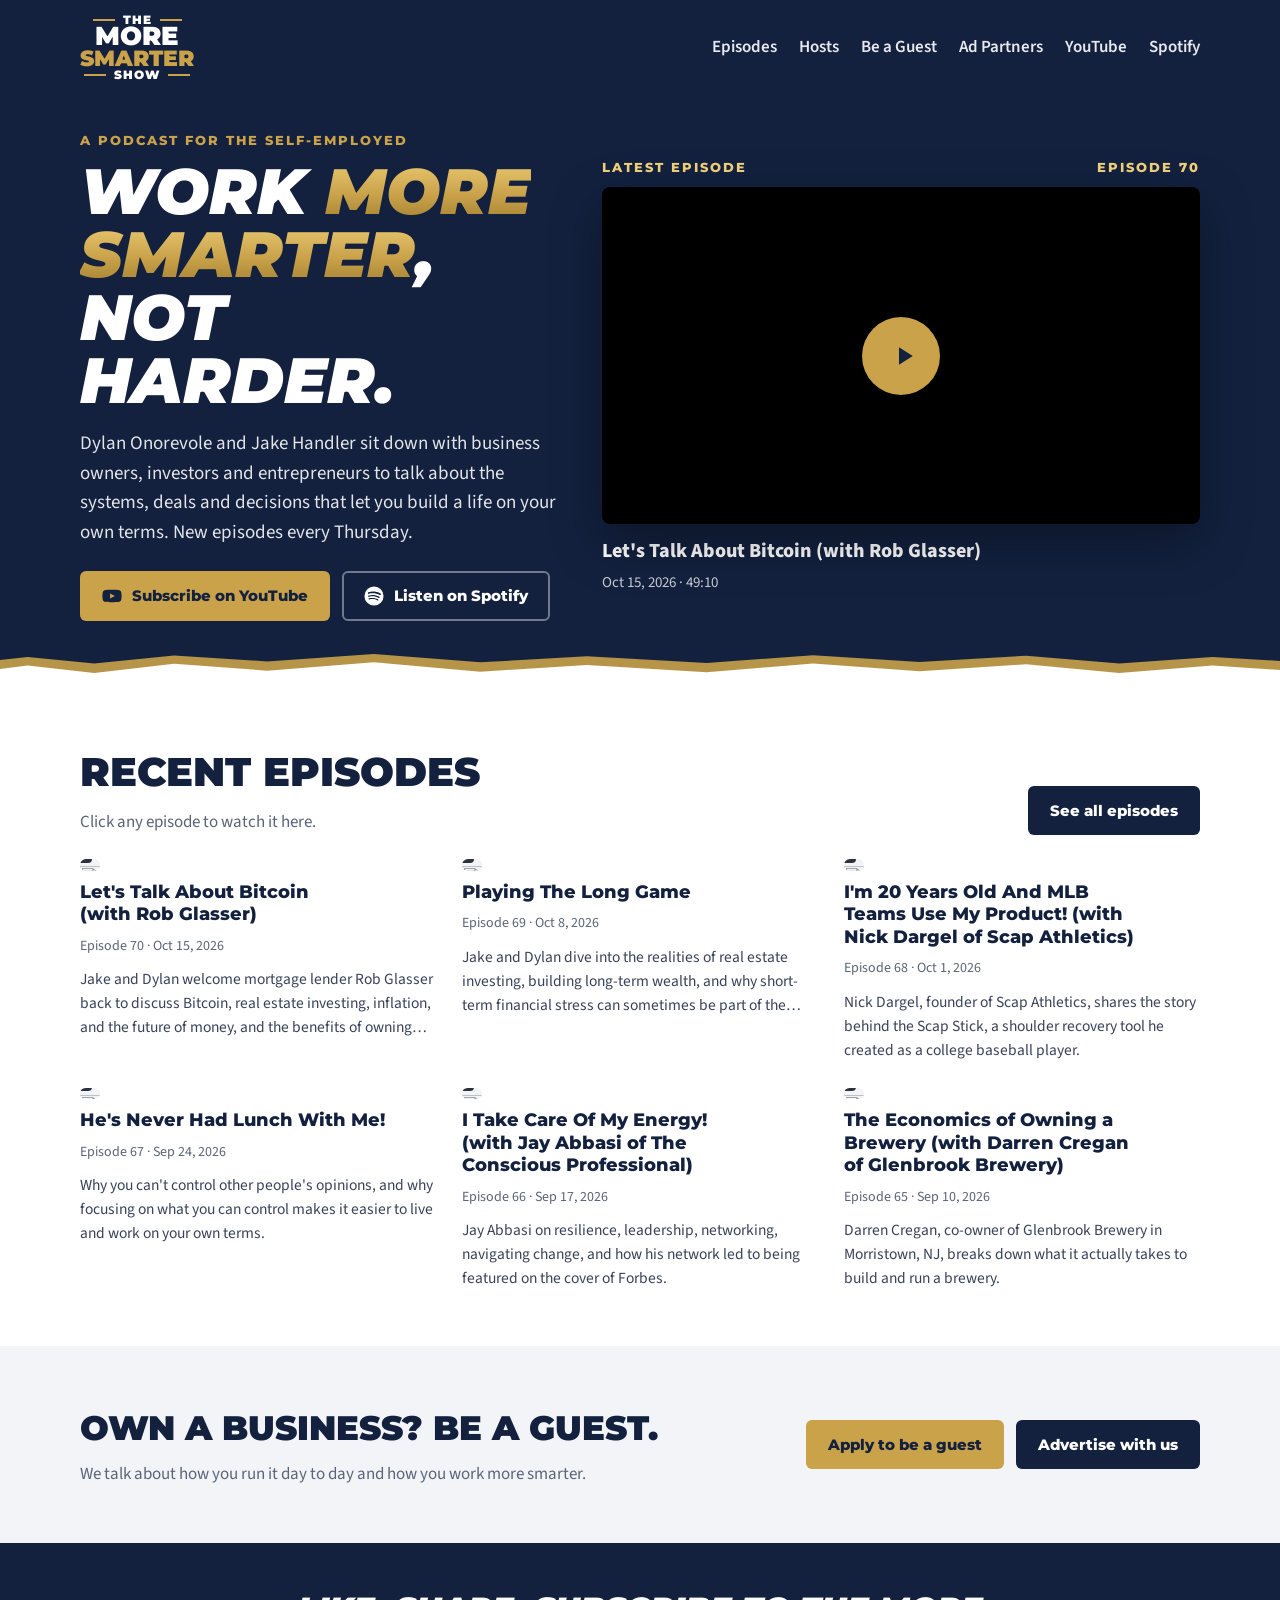
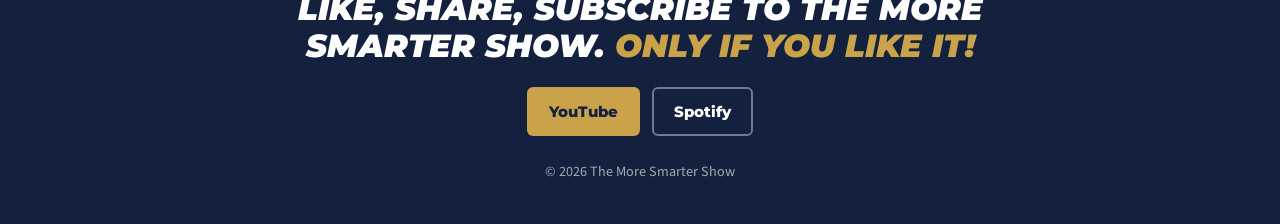
==== commit 0a5505a3: "Update index.html" ====
--- a/index.html
+++ b/index.html
@@ -3,182 +3,46 @@
 <head>
 <meta charset="utf-8">
 <meta name="viewport" content="width=device-width, initial-scale=1, viewport-fit=cover">
-<title>The More Smarter Show | Podcast for Self-Employed People & Business Owners</title>
-<meta name="description" content="The More Smarter Show with Jake Handler and Dylan Onorevole: a podcast for self-employed people and business owners about working smarter, not harder. Real estate, entrepreneurship, systems and building a life on your own terms. Watch every episode free.">
+<title>The More Smarter Show | Podcast for Self-Employed People &amp; Business Owners</title>
+<meta name="description" content="The More Smarter Show with Dylan Onorevole and Jake Handler: a podcast for self-employed people and business owners about working smarter, not harder. Real estate, entrepreneurship, systems and building a life on your own terms.">
 <meta property="og:type" content="website">
-<meta property="og:title" content="The More Smarter Show">
-<meta property="og:description" content="Working smarter, not harder. A podcast for self-employed people and business owners, hosted by Jake Handler and Dylan Onorevole.">
+<meta property="og:title" content="The More Smarter Show | Podcast for Self-Employed People &amp; Business Owners">
+<meta property="og:description" content="The More Smarter Show with Dylan Onorevole and Jake Handler: a podcast for self-employed people and business owners about working smarter, not harder. Real estate, entrepreneurship, systems and building a life on your own terms.">
 <meta property="og:image" content="https://i.ytimg.com/vi/u6ELuo0IuNA/maxresdefault.jpg">
 <meta name="twitter:card" content="summary_large_image">
 <link rel="preconnect" href="https://fonts.googleapis.com">
 <link rel="preconnect" href="https://fonts.gstatic.com" crossorigin>
 <link href="https://fonts.googleapis.com/css2?family=Montserrat:ital,wght@0,700;0,800;0,900;1,900&family=Source+Sans+3:wght@400;600&display=swap" rel="stylesheet">
-<style>
-  /* Layout: navy masthead with the latest episode, then a searchable library of every episode, hosts, and a sign-off. */
-  :root {
-    --navy: #13213F;
-    --navy-2: #1E3160;
-    --gold: #C9A24A;
-    --gold-hi: #F1D27A;
-    --ink: #17203A;
-    --muted: #5B6478;
-    --paper: #FFFFFF;
-    --mist: #F3F4F8;
-    --line: #E1E4EC;
-    --display: 'Montserrat', 'Arial Black', Arial, sans-serif;
-    --body: 'Source Sans 3', 'Segoe UI', Helvetica, Arial, sans-serif;
-  }
-  * { box-sizing: border-box; }
-  html { scroll-behavior: smooth; }
-  html, body { overflow-x: hidden; }
-  body { margin: 0; background: var(--paper); color: var(--ink); font: 17px/1.55 var(--body); }
-  a { color: inherit; }
-  img { max-width: 100%; display: block; }
-  .wrap { max-width: 1160px; margin: 0 auto; padding-inline: 20px; }
-  h1, h2, h3 { font-family: var(--display); text-wrap: balance; margin: 0; }
-  :focus-visible { outline: 3px solid var(--gold); outline-offset: 2px; }
-
-  /* top bar */
-  .bar { background: var(--navy); color: #fff; }
-  .bar .wrap { display: flex; align-items: center; justify-content: space-between; gap: 16px; padding-block: 14px; flex-wrap: wrap; }
-  .logo { display: inline-flex; flex-direction: column; align-items: center; text-decoration: none; line-height: .92; font-family: var(--display); font-weight: 900; }
-  .logo .s { display: flex; align-items: center; gap: 8px; font-size: 12px; letter-spacing: 1px; }
-  .logo .s::before, .logo .s::after { content: ""; width: 22px; height: 2px; background: var(--gold); }
-  .logo .m { font-size: 26px; }
-  .logo .g { font-size: 22px; color: var(--gold); }
-  .nav { display: flex; gap: 22px; font-weight: 600; flex-wrap: wrap; }
-  .nav a { text-decoration: none; opacity: .9; }
-  .nav a:hover { opacity: 1; color: var(--gold-hi); }
-
-  /* hero */
-  .hero { background: var(--navy); color: #fff; padding-block: 36px 64px; position: relative; overflow: hidden; }
-  .hero .wrap { display: grid; grid-template-columns: minmax(0, 1fr) minmax(0, 1.25fr); gap: 44px; align-items: center; }
-  .hero > * { position: relative; }
-  .eyebrow { font-family: var(--display); font-weight: 800; font-size: 13px; letter-spacing: 2px; text-transform: uppercase; color: var(--gold); }
-  .hero h1 { font-size: clamp(38px, 5.4vw, 64px); font-weight: 900; font-style: italic; line-height: .98; text-transform: uppercase; margin-top: 10px; }
-  .hero h1 em { font-style: italic; background: linear-gradient(180deg, var(--gold-hi), var(--gold) 55%, #9C7A2C); -webkit-background-clip: text; background-clip: text; color: transparent; }
-  .hero p.lede { font-size: 19px; opacity: .88; max-width: 34em; margin: 18px 0 24px; }
-  .ctas { display: flex; gap: 12px; flex-wrap: wrap; }
-  .btn { display: inline-flex; align-items: center; gap: 10px; font: 800 15px var(--display); padding: 13px 20px; border-radius: 6px; text-decoration: none; border: 2px solid transparent; cursor: pointer; }
-  .btn svg { width: 20px; height: 20px; flex: none; }
-  .btn-gold { background: var(--gold); color: var(--navy); }
-  .btn-gold:hover { background: var(--gold-hi); }
-  .btn-ghost { border-color: rgba(255,255,255,.4); color: #fff; background: transparent; }
-  .btn-ghost:hover { border-color: #fff; }
-  .latest-label { display: flex; justify-content: space-between; align-items: baseline; gap: 12px; margin-bottom: 10px; }
-  .latest-label .eyebrow { color: var(--gold-hi); }
-  .latest-title { font-size: 20px; font-weight: 800; margin-top: 12px; }
-  .latest-meta { opacity: .75; font-size: 15px; margin-top: 4px; }
-  .brush { position: absolute; left: -2%; right: -2%; bottom: -1px; height: 34px; background: var(--paper);
-           clip-path: polygon(0 60%, 4% 40%, 9% 62%, 15% 35%, 22% 55%, 30% 30%, 38% 58%, 46% 38%, 55% 60%, 63% 34%, 71% 57%, 79% 36%, 86% 62%, 93% 40%, 100% 58%, 100% 100%, 0 100%); }
-  .brush.gold { bottom: 10px; height: 30px; background: var(--gold); opacity: .9; }
-
-  /* video frame */
-  .player { position: relative; aspect-ratio: 16 / 9; width: 100%; max-width: 100%; border-radius: 8px; overflow: hidden; background: #000; box-shadow: 0 18px 50px rgba(0,0,0,.35); }
-  .player img, .player iframe { position: absolute; inset: 0; width: 100%; height: 100%; object-fit: cover; border: 0; }
-  .player button.play { position: absolute; inset: 0; width: 100%; height: 100%; border: 0; background: transparent; cursor: pointer; }
-  .player button.play span { position: absolute; left: 50%; top: 50%; transform: translate(-50%, -50%); width: 78px; height: 78px; border-radius: 50%; background: var(--gold); display: grid; place-items: center; box-shadow: 0 6px 20px rgba(0,0,0,.35); transition: transform .15s; }
-  .player button.play:hover span { transform: translate(-50%, -50%) scale(1.07); }
-  .player button.play svg { width: 30px; height: 30px; margin-left: 5px; fill: var(--navy); }
-
-  /* library */
-  section { padding-block: 56px; }
-  .sec-head { display: flex; justify-content: space-between; align-items: end; gap: 20px; flex-wrap: wrap; margin-bottom: 24px; }
-  .sec-head h2 { font-size: clamp(28px, 3.4vw, 40px); font-weight: 900; text-transform: uppercase; color: var(--navy); }
-  .sec-head p { margin: 6px 0 0; color: var(--muted); }
-  .tools { display: flex; gap: 10px; flex-wrap: wrap; align-items: center; }
-  .search { position: relative; }
-  .search input { font: 16px var(--body); padding: 11px 14px 11px 40px; width: min(320px, 82vw); border: 2px solid var(--line); border-radius: 6px; color: var(--ink); background: var(--paper); }
-  .search input:focus { border-color: var(--gold); outline: none; }
-  .search svg { position: absolute; left: 12px; top: 50%; transform: translateY(-50%); width: 18px; height: 18px; fill: var(--muted); }
-  .chip { font: 700 14px var(--display); padding: 10px 14px; border-radius: 999px; border: 2px solid var(--line); background: var(--paper); color: var(--navy); cursor: pointer; }
-  .chip[aria-pressed="true"] { background: var(--navy); color: #fff; border-color: var(--navy); }
-  .count { color: var(--muted); font-size: 15px; margin-bottom: 14px; font-variant-numeric: tabular-nums; }
-  .grid { display: grid; grid-template-columns: repeat(auto-fill, minmax(min(300px, 100%), 1fr)); gap: 26px; }
-  .card { display: flex; flex-direction: column; gap: 10px; min-width: 0; text-align: left; background: none; border: 0; padding: 0; color: inherit; font: inherit; cursor: pointer; }
-  .thumb { position: relative; aspect-ratio: 16 / 9; border-radius: 8px; overflow: hidden; background: var(--mist); }
-  .thumb img { width: 100%; height: 100%; object-fit: cover; transition: transform .25s; }
-  .card:hover .thumb img { transform: scale(1.03); }
-  .badge { position: absolute; left: 10px; top: 10px; font: 900 13px var(--display); background: var(--navy); color: #fff; border-left: 4px solid var(--gold); padding: 5px 9px; letter-spacing: .5px; }
-  .dur { position: absolute; right: 8px; bottom: 8px; font: 700 12px var(--display); background: rgba(10,16,32,.85); color: #fff; padding: 3px 7px; border-radius: 4px; font-variant-numeric: tabular-nums; }
-  .card h3 { font-size: 18px; font-weight: 800; line-height: 1.25; color: var(--navy); }
-  .card .meta { font-size: 14px; color: var(--muted); font-variant-numeric: tabular-nums; }
-  .card p { margin: 0; font-size: 15.5px; color: #39425A; display: -webkit-box; -webkit-line-clamp: 3; -webkit-box-orient: vertical; overflow: hidden; }
-  .empty { padding: 40px 0; color: var(--muted); }
-
-  /* hosts */
-  .hosts { background: var(--mist); }
-  .host-row { display: grid; grid-template-columns: repeat(2, minmax(0, 1fr)); gap: 26px; }
-  .host { background: var(--paper); border-radius: 8px; padding: 26px; border-top: 5px solid var(--gold); }
-  .host h3 { color: var(--navy); font-size: 22px; font-weight: 900; }
-  .host .role { font: 700 13px var(--display); letter-spacing: 1px; text-transform: uppercase; color: var(--gold); margin: 4px 0 10px; }
-  .host p { margin: 0 0 12px; color: #39425A; }
-  .host a { font-weight: 600; color: var(--navy); }
-  .host-photo { width: 112px; height: 112px; border-radius: 50%; object-fit: cover; object-position: 50% 18%; border: 4px solid var(--gold); margin-bottom: 14px; background: var(--mist); }
-  .host-links { display: flex; gap: 18px; flex-wrap: wrap; }
-
-  /* guest application */
-  .guest .sec-head p { max-width: 40em; }
-  .btn-navy { background: var(--navy); color: #fff; }
-  .btn-navy:hover { background: var(--navy-2); }
-  .form-frame { max-width: 760px; margin: 0 auto; border: 2px solid var(--line); border-top: 5px solid var(--gold); border-radius: 8px; overflow: hidden; background: var(--paper); }
-  .form-frame iframe { display: block; width: 100%; height: 2600px; border: 0; }
-
-  /* sign-off */
-  footer { background: var(--navy); color: #fff; text-align: center; padding-block: 48px 40px; }
-  .signoff { font: 900 italic clamp(22px, 3vw, 32px)/1.15 var(--display); text-transform: uppercase; max-width: 22em; margin: 0 auto 22px; }
-  .signoff em { color: var(--gold); font-style: italic; }
-  footer .ctas { justify-content: center; }
-  footer small { display: block; margin-top: 26px; opacity: .6; }
-
-  /* modal player */
-  dialog { border: 0; padding: 0; width: min(980px, 94vw); max-width: 94vw; background: var(--navy); color: #fff; border-radius: 10px; }
-  dialog::backdrop { background: rgba(8,12,24,.82); }
-  .dlg-body { padding: 18px 20px 22px; }
-  .dlg-top { display: flex; justify-content: space-between; align-items: start; gap: 14px; }
-  .dlg-top h3 { font-size: 20px; font-weight: 800; }
-  .close { background: none; border: 0; color: #fff; font-size: 30px; line-height: 1; cursor: pointer; padding: 0 4px; }
-  .dlg-body p { opacity: .85; margin: 10px 0 16px; }
-
-  @media (max-width: 860px) {
-    .hero .wrap { grid-template-columns: minmax(0, 1fr); gap: 28px; }
-    .nav { gap: 16px; font-size: 15px; }
-    .host-row { grid-template-columns: 1fr; }
-  }
-  @media (prefers-reduced-motion: reduce) { * { transition: none !important; scroll-behavior: auto !important; } }
-</style>
+<link rel="stylesheet" href="styles.css">
 </head>
-<body>
+<body data-page="home">
 
 <header class="bar">
   <div class="wrap">
-    <a class="logo" href="#top" aria-label="The More Smarter Show home">
+    <a class="logo" href="index.html" aria-label="The More Smarter Show home">
       <span class="s">THE</span><span class="m">MORE</span><span class="g">SMARTER</span><span class="s">SHOW</span>
     </a>
     <nav class="nav" aria-label="Main">
-      <a href="#episodes">Episodes</a>
-      <a href="#hosts">Hosts</a>
-      <a href="#guest">Be a Guest</a>
+      <a href="episodes.html" data-page="episodes">Episodes</a>
+      <a href="hosts.html" data-page="hosts">Hosts</a>
+      <a href="guest.html" data-page="guest">Be a Guest</a>
+      <a href="ad-partners.html" data-page="ads">Ad Partners</a>
       <a href="https://www.youtube.com/@TheMoreSmarterShow" target="_blank" rel="noopener">YouTube</a>
       <a href="https://open.spotify.com/show/1ER3J5veUX59H5ya2H1MA5" target="_blank" rel="noopener">Spotify</a>
     </nav>
   </div>
 </header>
 
-<main id="top">
+<main>
   <section class="hero" aria-labelledby="hero-title">
     <div class="wrap">
       <div>
         <div class="eyebrow">A podcast for the self-employed</div>
         <h1 id="hero-title">Work <em>more smarter</em>, not harder.</h1>
-        <p class="lede">Jake Handler and Dylan Onorevole sit down with business owners, investors and entrepreneurs to talk about the systems, deals and decisions that let you build a life on your own terms. New episodes every Thursday.</p>
+        <p class="lede">Dylan Onorevole and Jake Handler sit down with business owners, investors and entrepreneurs to talk about the systems, deals and decisions that let you build a life on your own terms. New episodes every Thursday.</p>
         <div class="ctas">
-          <a class="btn btn-gold" href="https://www.youtube.com/@TheMoreSmarterShow?sub_confirmation=1" target="_blank" rel="noopener">
-            <svg viewBox="0 0 24 24" aria-hidden="true"><path fill="currentColor" d="M23 7.2a3 3 0 0 0-2.1-2.1C19 4.6 12 4.6 12 4.6s-7 0-8.9.5A3 3 0 0 0 1 7.2 31 31 0 0 0 .5 12 31 31 0 0 0 1 16.8a3 3 0 0 0 2.1 2.1c1.9.5 8.9.5 8.9.5s7 0 8.9-.5a3 3 0 0 0 2.1-2.1 31 31 0 0 0 .5-4.8 31 31 0 0 0-.5-4.8ZM9.7 15.1V8.9L15.5 12Z"/></svg>
-            Subscribe on YouTube</a>
-          <a class="btn btn-ghost" href="https://open.spotify.com/show/1ER3J5veUX59H5ya2H1MA5" target="_blank" rel="noopener">
-            <svg viewBox="0 0 24 24" aria-hidden="true"><path fill="currentColor" d="M12 .5a11.5 11.5 0 1 0 0 23 11.5 11.5 0 0 0 0-23Zm5.3 16.6a.7.7 0 0 1-1 .2c-2.7-1.6-6-2-10-1.1a.7.7 0 0 1-.3-1.4c4.3-1 8-.6 11 1.3.4.2.5.6.3 1Zm1.4-3.1a.9.9 0 0 1-1.2.3c-3-1.9-7.7-2.4-11.3-1.3a.9.9 0 1 1-.5-1.7c4.1-1.2 9.2-.6 12.7 1.5.4.3.5.8.3 1.2Zm.1-3.2C15.2 8.6 9.3 8.4 5.9 9.4a1 1 0 1 1-.6-2c3.9-1.2 10.4-.9 14.5 1.5a1 1 0 0 1-1 1.8Z"/></svg>
-            Listen on Spotify</a>
+          <a class="btn btn-gold" href="https://www.youtube.com/@TheMoreSmarterShow?sub_confirmation=1" target="_blank" rel="noopener"><svg viewBox="0 0 24 24" aria-hidden="true"><path fill="currentColor" d="M23 7.2a3 3 0 0 0-2.1-2.1C19 4.6 12 4.6 12 4.6s-7 0-8.9.5A3 3 0 0 0 1 7.2 31 31 0 0 0 .5 12 31 31 0 0 0 1 16.8a3 3 0 0 0 2.1 2.1c1.9.5 8.9.5 8.9.5s7 0 8.9-.5a3 3 0 0 0 2.1-2.1 31 31 0 0 0 .5-4.8 31 31 0 0 0-.5-4.8ZM9.7 15.1V8.9L15.5 12Z"/></svg> Subscribe on YouTube</a>
+          <a class="btn btn-ghost" href="https://open.spotify.com/show/1ER3J5veUX59H5ya2H1MA5" target="_blank" rel="noopener"><svg viewBox="0 0 24 24" aria-hidden="true"><path fill="currentColor" d="M12 .5a11.5 11.5 0 1 0 0 23 11.5 11.5 0 0 0 0-23Zm5.3 16.6a.7.7 0 0 1-1 .2c-2.7-1.6-6-2-10-1.1a.7.7 0 0 1-.3-1.4c4.3-1 8-.6 11 1.3.4.2.5.6.3 1Zm1.4-3.1a.9.9 0 0 1-1.2.3c-3-1.9-7.7-2.4-11.3-1.3a.9.9 0 1 1-.5-1.7c4.1-1.2 9.2-.6 12.7 1.5.4.3.5.8.3 1.2Zm.1-3.2C15.2 8.6 9.3 8.4 5.9 9.4a1 1 0 1 1-.6-2c3.9-1.2 10.4-.9 14.5 1.5a1 1 0 0 1-1 1.8Z"/></svg> Listen on Spotify</a>
         </div>
       </div>
       <div>
@@ -192,64 +56,20 @@
     <div class="brush" aria-hidden="true"></div>
   </section>
 
-  <section id="episodes" aria-labelledby="eps-title">
+  <section aria-labelledby="recent-title">
     <div class="wrap">
       <div class="sec-head">
-        <div>
-          <h2 id="eps-title">Every Episode</h2>
-          <p>Search by guest, topic or business. Click any episode to watch it here.</p>
-        </div>
-        <div class="tools">
-          <label class="search" for="q">
-            <svg viewBox="0 0 24 24" aria-hidden="true"><path d="M10 2a8 8 0 0 1 6.3 12.9l5.4 5.4-1.4 1.4-5.4-5.4A8 8 0 1 1 10 2Zm0 2a6 6 0 1 0 0 12 6 6 0 0 0 0-12Z"/></svg>
-            <span hidden>Search episodes</span>
-            <input id="q" type="search" placeholder="Try: house hacking, Bitcoin, AI" autocomplete="off">
-          </label>
-          <button class="chip" id="f-all" aria-pressed="true" data-f="all">All</button>
-          <button class="chip" id="f-guest" aria-pressed="false" data-f="guest">Guest interviews</button>
-          <button class="chip" id="f-duo" aria-pressed="false" data-f="duo">Jake &amp; Dylan</button>
-        </div>
+        <div><h2 id="recent-title">Recent Episodes</h2><p>Click any episode to watch it here.</p></div>
+        <a class="btn btn-navy" href="episodes.html">See all episodes</a>
       </div>
-      <div class="count" id="count" aria-live="polite"></div>
-      <div class="grid" id="grid"></div>
-      <div class="empty" id="empty" hidden>No episodes match that search. Try a guest's first name or a broader topic.</div>
+      <div class="grid" id="recent-grid"></div>
     </div>
   </section>
 
-  <section class="hosts" id="hosts" aria-labelledby="hosts-title">
+  <section class="cta-band">
     <div class="wrap">
-      <div class="sec-head"><h2 id="hosts-title">Your Hosts</h2></div>
-      <div class="host-row">
-        <article class="host">
-          <img class="host-photo" src="https://dorealestatenj.com/wp-content/uploads/2025/11/dylan-polished-1.png" alt="Dylan Onorevole" loading="lazy">
-          <h3>Dylan Onorevole</h3>
-          <div class="role">NJ realtor &amp; investor</div>
-          <p>Dylan bought his first multifamily as a house hack in his early twenties and brings the perspective of someone building a real estate business and portfolio in real time.</p>
-          <div class="host-links"><a href="https://dorealestatenj.com/" target="_blank" rel="noopener">dorealestatenj.com</a><a href="https://www.instagram.com/dylanonorevolenj/" target="_blank" rel="noopener">@DylanOnorevoleNJ</a></div>
-        </article>
-        <article class="host">
-          <img class="host-photo" src="https://lh3.googleusercontent.com/d/12MRkoNF2zcbUez5-ALwpOlUvxcgzIgW7=w400" alt="Jake Handler" loading="lazy">
-          <h3>Jake Handler</h3>
-          <div class="role">NJ real estate investor &amp; agent</div>
-          <p>Former teacher turned full-time realtor, investor and owner of Vessel Property Management. Jake started with a house hack and builds his businesses around lifestyle first: slow, steady and on his own terms.</p>
-          <div class="host-links"><a href="https://www.jakehandler.com/" target="_blank" rel="noopener">JakeHandler.com</a><a href="https://www.instagram.com/jakehandlernj/" target="_blank" rel="noopener">@JakeHandlerNJ</a></div>
-        </article>
-      </div>
-    </div>
-  </section>
-
-  <section class="guest" id="guest" aria-labelledby="guest-title">
-    <div class="wrap">
-      <div class="sec-head">
-        <div>
-          <h2 id="guest-title">Be a Guest</h2>
-          <p>Own a business and have systems worth sharing? Apply below. This show isn't a promo spot: we talk about how you run the business day to day and how you work more smarter, whatever your field.</p>
-        </div>
-        <a class="btn btn-navy" href="https://forms.gle/F5zRLPv8b2uFYSf89" target="_blank" rel="noopener">Open the form in a new tab</a>
-      </div>
-      <div class="form-frame">
-        <iframe src="https://docs.google.com/forms/d/e/1FAIpQLScZBz1goG4D8GXHIRfhNni5WtvDwG36Y2elooL5GWgNf7DD-A/viewform?embedded=true" title="The More Smarter Show guest application" loading="lazy">Loading the application form…</iframe>
-      </div>
+      <div><h2>Own a business? Be a guest.</h2><p>We talk about how you run it day to day and how you work more smarter.</p></div>
+      <div class="ctas"><a class="btn btn-gold" href="guest.html">Apply to be a guest</a><a class="btn btn-navy" href="ad-partners.html">Advertise with us</a></div>
     </div>
   </section>
 </main>
@@ -278,100 +98,6 @@
 </dialog>
 
 <script src="episodes.js"></script>
-<script>
-(function () {
-  var EPS = window.EPISODES || [];
-  var PLAY = '<span><svg viewBox="0 0 24 24" aria-hidden="true"><path d="M8 5v14l11-7z"/></svg></span>';
-  var fmtDate = function (d) { return new Date(d + 'T12:00:00').toLocaleDateString('en-US', { month: 'short', day: 'numeric', year: 'numeric' }); };
-  var thumb = function (id, hi) { return 'https://i.ytimg.com/vi/' + id + '/' + (hi ? 'maxresdefault' : 'hqdefault') + '.jpg'; };
-  var esc = function (s) { return String(s).replace(/[&<>"]/g, function (c) { return { '&': '&amp;', '<': '&lt;', '>': '&gt;', '"': '&quot;' }[c]; }); };
-  var isGuest = function (e) { return /\(with /i.test(e.t); };
-
-  // click-to-play: only load YouTube when someone actually presses play
-  function mountPlayer(el, ep, hi, autoplay) {
-    if (autoplay) {
-      el.innerHTML = '<iframe src="https://www.youtube-nocookie.com/embed/' + ep.id + '?autoplay=1&rel=0" title="' + esc(ep.t) + '" allow="autoplay; encrypted-media; picture-in-picture; fullscreen" allowfullscreen></iframe>';
-      return;
-    }
-    el.innerHTML = '<img src="' + thumb(ep.id, hi) + '" alt="' + esc(ep.t) + ' thumbnail" loading="lazy" onerror="this.src=\'' + thumb(ep.id, false) + '\'">' +
-      '<button class="play" aria-label="Play episode ' + ep.n + ': ' + esc(ep.t) + '">' + PLAY + '</button>';
-    el.querySelector('button').addEventListener('click', function () { mountPlayer(el, ep, hi, true); });
-  }
-
-  // latest episode
-  var latest = EPS[0];
-  if (latest) {
-    mountPlayer(document.getElementById('latest-player'), latest, true, false);
-    document.getElementById('latest-num').textContent = 'Episode ' + latest.n;
-    document.getElementById('latest-title').textContent = latest.t;
-    document.getElementById('latest-meta').textContent = fmtDate(latest.d) + ' · ' + latest.l;
-  }
-
-  // library
-  var grid = document.getElementById('grid'), q = document.getElementById('q'), count = document.getElementById('count'), empty = document.getElementById('empty');
-  var filter = 'all';
-  function render() {
-    var term = q.value.trim().toLowerCase();
-    var list = EPS.filter(function (e) {
-      if (filter === 'guest' && !isGuest(e)) return false;
-      if (filter === 'duo' && isGuest(e)) return false;
-      if (!term) return true;
-      return (e.t + ' ' + e.s + ' episode ' + e.n).toLowerCase().indexOf(term) !== -1;
-    });
-    grid.innerHTML = list.map(function (e) {
-      return '<button class="card" id="ep-' + e.n + '" data-n="' + e.n + '">' +
-        '<div class="thumb"><img src="' + thumb(e.id) + '" alt="" loading="lazy"><span class="dur">' + e.l + '</span></div>' +
-        '<h3>' + esc(e.t) + '</h3><div class="meta">' + fmtDate(e.d) + '</div><p>' + esc(e.s) + '</p></button>';
-    }).join('');
-    count.textContent = list.length === EPS.length ? EPS.length + ' episodes' : list.length + ' of ' + EPS.length + ' episodes';
-    empty.hidden = list.length > 0;
-  }
-  q.addEventListener('input', render);
-  document.querySelectorAll('.chip').forEach(function (c) {
-    c.addEventListener('click', function () {
-      filter = c.dataset.f;
-      document.querySelectorAll('.chip').forEach(function (x) { x.setAttribute('aria-pressed', String(x === c)); });
-      render();
-    });
-  });
-  grid.addEventListener('click', function (ev) {
-    var card = ev.target.closest('.card'); if (!card) return;
-    openEp(+card.dataset.n);
-  });
-
-  // modal
-  var dlg = document.getElementById('dlg');
-  function openEp(n) {
-    var e = EPS.find(function (x) { return x.n === n; }); if (!e) return;
-    document.getElementById('dlg-title').textContent = 'Episode ' + e.n + ': ' + e.t;
-    document.getElementById('dlg-desc').textContent = e.s;
-    document.getElementById('dlg-yt').href = 'https://www.youtube.com/watch?v=' + e.id;
-    mountPlayer(document.getElementById('dlg-player'), e, true, true);
-    if (!dlg.open) dlg.showModal();
-    history.replaceState(null, '', '#ep-' + e.n);
-  }
-  function closeEp() { document.getElementById('dlg-player').innerHTML = ''; if (dlg.open) dlg.close(); history.replaceState(null, '', location.pathname); }
-  document.getElementById('dlg-close').addEventListener('click', closeEp);
-  dlg.addEventListener('click', function (ev) { if (ev.target === dlg) closeEp(); });
-  dlg.addEventListener('cancel', function (ev) { ev.preventDefault(); closeEp(); });
-
-  render();
-  document.getElementById('yr').textContent = new Date().getFullYear();
-  var m = location.hash.match(/^#ep-(\d+)$/); if (m) openEp(+m[1]);
-
-  // structured data for search engines
-  var ld = {
-    '@context': 'https://schema.org', '@type': 'PodcastSeries', name: 'The More Smarter Show',
-    description: 'A podcast for self-employed people and business owners about working smarter, not harder.',
-    url: location.origin + location.pathname, webFeed: 'https://open.spotify.com/show/1ER3J5veUX59H5ya2H1MA5',
-    author: [{ '@type': 'Person', name: 'Jake Handler' }, { '@type': 'Person', name: 'Dylan Onorevole' }],
-    hasPart: EPS.map(function (e) {
-      return { '@type': 'PodcastEpisode', episodeNumber: e.n, name: e.t, datePublished: e.d, description: e.s,
-        url: 'https://www.youtube.com/watch?v=' + e.id, thumbnailUrl: thumb(e.id, false) };
-    })
-  };
-  var s = document.createElement('script'); s.type = 'application/ld+json'; s.textContent = JSON.stringify(ld); document.head.appendChild(s);
-})();
-</script>
+<script src="app.js"></script>
 </body>
 </html>
--- a/styles.css
+++ b/styles.css
@@ -0,0 +1,174 @@
+  /* Layout: navy masthead with the latest episode, then a searchable library of every episode, hosts, and a sign-off. */
+  :root {
+    --navy: #13213F;
+    --navy-2: #1E3160;
+    --gold: #C9A24A;
+    --gold-hi: #F1D27A;
+    --ink: #17203A;
+    --muted: #5B6478;
+    --paper: #FFFFFF;
+    --mist: #F3F4F8;
+    --line: #E1E4EC;
+    --display: 'Montserrat', 'Arial Black', Arial, sans-serif;
+    --body: 'Source Sans 3', 'Segoe UI', Helvetica, Arial, sans-serif;
+  }
+  * { box-sizing: border-box; }
+  html { scroll-behavior: smooth; }
+  html, body { overflow-x: hidden; }
+  body { margin: 0; background: var(--paper); color: var(--ink); font: 17px/1.55 var(--body); }
+  a { color: inherit; }
+  img { max-width: 100%; display: block; }
+  .wrap { max-width: 1160px; margin: 0 auto; padding-inline: 20px; }
+  h1, h2, h3 { font-family: var(--display); text-wrap: balance; margin: 0; }
+  :focus-visible { outline: 3px solid var(--gold); outline-offset: 2px; }
+
+  /* top bar */
+  .bar { background: var(--navy); color: #fff; }
+  .bar .wrap { display: flex; align-items: center; justify-content: space-between; gap: 16px; padding-block: 14px; flex-wrap: wrap; }
+  .logo { display: inline-flex; flex-direction: column; align-items: center; text-decoration: none; line-height: .92; font-family: var(--display); font-weight: 900; }
+  .logo .s { display: flex; align-items: center; gap: 8px; font-size: 12px; letter-spacing: 1px; }
+  .logo .s::before, .logo .s::after { content: ""; width: 22px; height: 2px; background: var(--gold); }
+  .logo .m { font-size: 26px; }
+  .logo .g { font-size: 22px; color: var(--gold); }
+  .nav { display: flex; gap: 22px; font-weight: 600; flex-wrap: wrap; }
+  .nav a { text-decoration: none; opacity: .9; }
+  .nav a:hover { opacity: 1; color: var(--gold-hi); }
+
+  /* hero */
+  .hero { background: var(--navy); color: #fff; padding-block: 36px 64px; position: relative; overflow: hidden; }
+  .hero .wrap { display: grid; grid-template-columns: minmax(0, 1fr) minmax(0, 1.25fr); gap: 44px; align-items: center; }
+  .hero > * { position: relative; }
+  .eyebrow { font-family: var(--display); font-weight: 800; font-size: 13px; letter-spacing: 2px; text-transform: uppercase; color: var(--gold); }
+  .hero h1 { font-size: clamp(38px, 5.4vw, 64px); font-weight: 900; font-style: italic; line-height: .98; text-transform: uppercase; margin-top: 10px; }
+  .hero h1 em { font-style: italic; background: linear-gradient(180deg, var(--gold-hi), var(--gold) 55%, #9C7A2C); -webkit-background-clip: text; background-clip: text; color: transparent; }
+  .hero p.lede { font-size: 19px; opacity: .88; max-width: 34em; margin: 18px 0 24px; }
+  .ctas { display: flex; gap: 12px; flex-wrap: wrap; }
+  .btn { display: inline-flex; align-items: center; gap: 10px; font: 800 15px var(--display); padding: 13px 20px; border-radius: 6px; text-decoration: none; border: 2px solid transparent; cursor: pointer; }
+  .btn svg { width: 20px; height: 20px; flex: none; }
+  .btn-gold { background: var(--gold); color: var(--navy); }
+  .btn-gold:hover { background: var(--gold-hi); }
+  .btn-ghost { border-color: rgba(255,255,255,.4); color: #fff; background: transparent; }
+  .btn-ghost:hover { border-color: #fff; }
+  .latest-label { display: flex; justify-content: space-between; align-items: baseline; gap: 12px; margin-bottom: 10px; }
+  .latest-label .eyebrow { color: var(--gold-hi); }
+  .latest-title { font-size: 20px; font-weight: 800; margin-top: 12px; }
+  .latest-meta { opacity: .75; font-size: 15px; margin-top: 4px; }
+  .brush { position: absolute; left: -2%; right: -2%; bottom: -1px; height: 34px; background: var(--paper);
+           clip-path: polygon(0 60%, 4% 40%, 9% 62%, 15% 35%, 22% 55%, 30% 30%, 38% 58%, 46% 38%, 55% 60%, 63% 34%, 71% 57%, 79% 36%, 86% 62%, 93% 40%, 100% 58%, 100% 100%, 0 100%); }
+  .brush.gold { bottom: 10px; height: 30px; background: var(--gold); opacity: .9; }
+
+  /* video frame */
+  .player { position: relative; aspect-ratio: 16 / 9; width: 100%; max-width: 100%; border-radius: 8px; overflow: hidden; background: #000; box-shadow: 0 18px 50px rgba(0,0,0,.35); }
+  .player img, .player iframe { position: absolute; inset: 0; width: 100%; height: 100%; object-fit: cover; border: 0; }
+  .player button.play { position: absolute; inset: 0; width: 100%; height: 100%; border: 0; background: transparent; cursor: pointer; }
+  .player button.play span { position: absolute; left: 50%; top: 50%; transform: translate(-50%, -50%); width: 78px; height: 78px; border-radius: 50%; background: var(--gold); display: grid; place-items: center; box-shadow: 0 6px 20px rgba(0,0,0,.35); transition: transform .15s; }
+  .player button.play:hover span { transform: translate(-50%, -50%) scale(1.07); }
+  .player button.play svg { width: 30px; height: 30px; margin-left: 5px; fill: var(--navy); }
+
+  /* library */
+  section { padding-block: 56px; }
+  .sec-head { display: flex; justify-content: space-between; align-items: end; gap: 20px; flex-wrap: wrap; margin-bottom: 24px; }
+  .sec-head h2 { font-size: clamp(28px, 3.4vw, 40px); font-weight: 900; text-transform: uppercase; color: var(--navy); }
+  .sec-head p { margin: 6px 0 0; color: var(--muted); }
+  .tools { display: flex; gap: 10px; flex-wrap: wrap; align-items: center; }
+  .search { position: relative; }
+  .search input { font: 16px var(--body); padding: 11px 14px 11px 40px; width: min(320px, 82vw); border: 2px solid var(--line); border-radius: 6px; color: var(--ink); background: var(--paper); }
+  .search input:focus { border-color: var(--gold); outline: none; }
+  .search svg { position: absolute; left: 12px; top: 50%; transform: translateY(-50%); width: 18px; height: 18px; fill: var(--muted); }
+  .chip { font: 700 14px var(--display); padding: 10px 14px; border-radius: 999px; border: 2px solid var(--line); background: var(--paper); color: var(--navy); cursor: pointer; }
+  .chip[aria-pressed="true"] { background: var(--navy); color: #fff; border-color: var(--navy); }
+  .count { color: var(--muted); font-size: 15px; margin-bottom: 14px; font-variant-numeric: tabular-nums; }
+  .grid { display: grid; grid-template-columns: repeat(auto-fill, minmax(min(300px, 100%), 1fr)); gap: 26px; }
+  .card { display: flex; flex-direction: column; gap: 10px; min-width: 0; text-align: left; background: none; border: 0; padding: 0; color: inherit; font: inherit; cursor: pointer; }
+  .thumb { position: relative; aspect-ratio: 16 / 9; border-radius: 8px; overflow: hidden; background: var(--mist); }
+  .thumb img { width: 100%; height: 100%; object-fit: cover; transition: transform .25s; }
+  .card:hover .thumb img { transform: scale(1.03); }
+  .badge { position: absolute; left: 10px; top: 10px; font: 900 13px var(--display); background: var(--navy); color: #fff; border-left: 4px solid var(--gold); padding: 5px 9px; letter-spacing: .5px; }
+  .dur { position: absolute; right: 8px; bottom: 8px; font: 700 12px var(--display); background: rgba(10,16,32,.85); color: #fff; padding: 3px 7px; border-radius: 4px; font-variant-numeric: tabular-nums; }
+  .card h3 { font-size: 18px; font-weight: 800; line-height: 1.25; color: var(--navy); }
+  .card .meta { font-size: 14px; color: var(--muted); font-variant-numeric: tabular-nums; }
+  .card p { margin: 0; font-size: 15.5px; color: #39425A; display: -webkit-box; -webkit-line-clamp: 3; -webkit-box-orient: vertical; overflow: hidden; }
+  .empty { padding: 40px 0; color: var(--muted); }
+
+  /* hosts */
+  .hosts { background: var(--mist); }
+  .host-row { display: grid; grid-template-columns: repeat(2, minmax(0, 1fr)); gap: 26px; }
+  .host { background: var(--paper); border-radius: 8px; padding: 26px; border-top: 5px solid var(--gold); }
+  .host h3 { color: var(--navy); font-size: 22px; font-weight: 900; }
+  .host .role { font: 700 13px var(--display); letter-spacing: 1px; text-transform: uppercase; color: var(--gold); margin: 4px 0 10px; }
+  .host p { margin: 0 0 12px; color: #39425A; }
+  .host a { font-weight: 600; color: var(--navy); }
+  .host-photo { width: 112px; height: 112px; border-radius: 50%; object-fit: cover; object-position: 50% 18%; border: 4px solid var(--gold); margin-bottom: 14px; background: var(--mist); }
+  .host-links { display: flex; gap: 18px; flex-wrap: wrap; }
+
+  /* guest application */
+  .guest .sec-head p { max-width: 40em; }
+  .btn-navy { background: var(--navy); color: #fff; }
+  .btn-navy:hover { background: var(--navy-2); }
+  .form-frame { max-width: 760px; margin: 0 auto; border: 2px solid var(--line); border-top: 5px solid var(--gold); border-radius: 8px; overflow: hidden; background: var(--paper); }
+  .form-frame iframe { display: block; width: 100%; height: 2600px; border: 0; }
+
+  /* sign-off */
+  footer { background: var(--navy); color: #fff; text-align: center; padding-block: 48px 40px; }
+  .signoff { font: 900 italic clamp(22px, 3vw, 32px)/1.15 var(--display); text-transform: uppercase; max-width: 22em; margin: 0 auto 22px; }
+  .signoff em { color: var(--gold); font-style: italic; }
+  footer .ctas { justify-content: center; }
+  footer small { display: block; margin-top: 26px; opacity: .6; }
+
+  /* modal player */
+  dialog { border: 0; padding: 0; width: min(980px, 94vw); max-width: 94vw; background: var(--navy); color: #fff; border-radius: 10px; }
+  dialog::backdrop { background: rgba(8,12,24,.82); }
+  .dlg-body { padding: 18px 20px 22px; }
+  .dlg-top { display: flex; justify-content: space-between; align-items: start; gap: 14px; }
+  .dlg-top h3 { font-size: 20px; font-weight: 800; }
+  .close { background: none; border: 0; color: #fff; font-size: 30px; line-height: 1; cursor: pointer; padding: 0 4px; }
+  .dlg-body p { opacity: .85; margin: 10px 0 16px; }
+
+  @media (max-width: 860px) {
+    .hero .wrap { grid-template-columns: minmax(0, 1fr); gap: 28px; }
+    .nav { gap: 16px; font-size: 15px; }
+    .host-row { grid-template-columns: 1fr; }
+  }
+  @media (prefers-reduced-motion: reduce) { * { transition: none !important; scroll-behavior: auto !important; } }
+
+  /* ---- multi-page additions ---- */
+  .nav a[aria-current="page"] { color: var(--gold-hi); opacity: 1; box-shadow: inset 0 -3px 0 var(--gold); padding-bottom: 4px; }
+  .page-head { background: var(--navy); color: #fff; padding-block: 44px 70px; position: relative; overflow: hidden; }
+  .page-head > * { position: relative; }
+  .page-head h1 { font-size: clamp(34px, 5vw, 56px); font-weight: 900; font-style: italic; text-transform: uppercase; line-height: 1; margin-top: 8px; }
+  .page-head p { font-size: 18px; opacity: .88; max-width: 40em; margin: 14px 0 0; }
+  .center { text-align: center; margin-top: 30px; }
+  .cta-band { background: var(--mist); }
+  .cta-band .wrap { display: flex; align-items: center; justify-content: space-between; gap: 24px; flex-wrap: wrap; }
+  .cta-band h2 { font-size: clamp(24px, 3vw, 34px); font-weight: 900; text-transform: uppercase; color: var(--navy); }
+  .cta-band p { margin: 6px 0 0; color: var(--muted); max-width: 38em; }
+
+  /* guest application form */
+  .apply { max-width: 760px; margin: 0 auto; display: grid; gap: 22px; }
+  .q { background: var(--paper); border: 2px solid var(--line); border-radius: 8px; padding: 20px 22px; display: grid; gap: 10px; min-width: 0; }
+  .q:focus-within { border-color: var(--gold); }
+  .q > label, .q legend { font: 800 16px/1.35 var(--display); color: var(--navy); padding: 0; }
+  .q legend { margin-bottom: 6px; }
+  fieldset.q { margin: 0; }
+  .req { color: #B3261E; margin-left: 2px; }
+  .q input[type=text], .q input[type=email], .q textarea { font: 17px var(--body); color: var(--ink); background: var(--paper); border: 0; border-bottom: 2px solid var(--line); padding: 8px 2px; width: 100%; }
+  .q textarea { min-height: 96px; resize: vertical; border: 2px solid var(--line); border-radius: 6px; padding: 10px 12px; }
+  .q input:focus, .q textarea:focus { outline: none; border-color: var(--gold); }
+  .opts { display: grid; gap: 8px; }
+  .opts.cols { grid-template-columns: repeat(auto-fill, minmax(min(220px, 100%), 1fr)); }
+  .opt { display: flex; align-items: center; gap: 10px; font-size: 16.5px; cursor: pointer; }
+  .opt input { width: 19px; height: 19px; accent-color: var(--navy); flex: none; }
+  .opt .other-text { flex: 1; min-width: 0; }
+  .q .err { color: #B3261E; font-size: 14px; display: none; }
+  .q.invalid { border-color: #B3261E; }
+  .q.invalid .err { display: block; }
+  .apply .submit-row { display: flex; align-items: center; gap: 16px; flex-wrap: wrap; }
+  .apply .btn-navy { font-size: 16px; padding: 15px 26px; border: 0; }
+  .apply .btn-navy[disabled] { opacity: .6; cursor: wait; }
+  .form-note { color: var(--muted); font-size: 14px; }
+  .thanks { max-width: 760px; margin: 0 auto; text-align: center; background: var(--paper); border: 2px solid var(--line); border-top: 5px solid var(--gold); border-radius: 8px; padding: 44px 24px; }
+  .thanks h2 { color: var(--navy); font-size: 30px; font-weight: 900; text-transform: uppercase; }
+  .thanks p { color: var(--muted); max-width: 32em; margin: 12px auto 0; }
+  .host .host-name { color: var(--navy); font-size: 22px; font-weight: 900; }
+  fieldset.q > legend { float: left; width: 100%; margin-bottom: 4px; }
+  fieldset.q > legend + * { clear: both; }
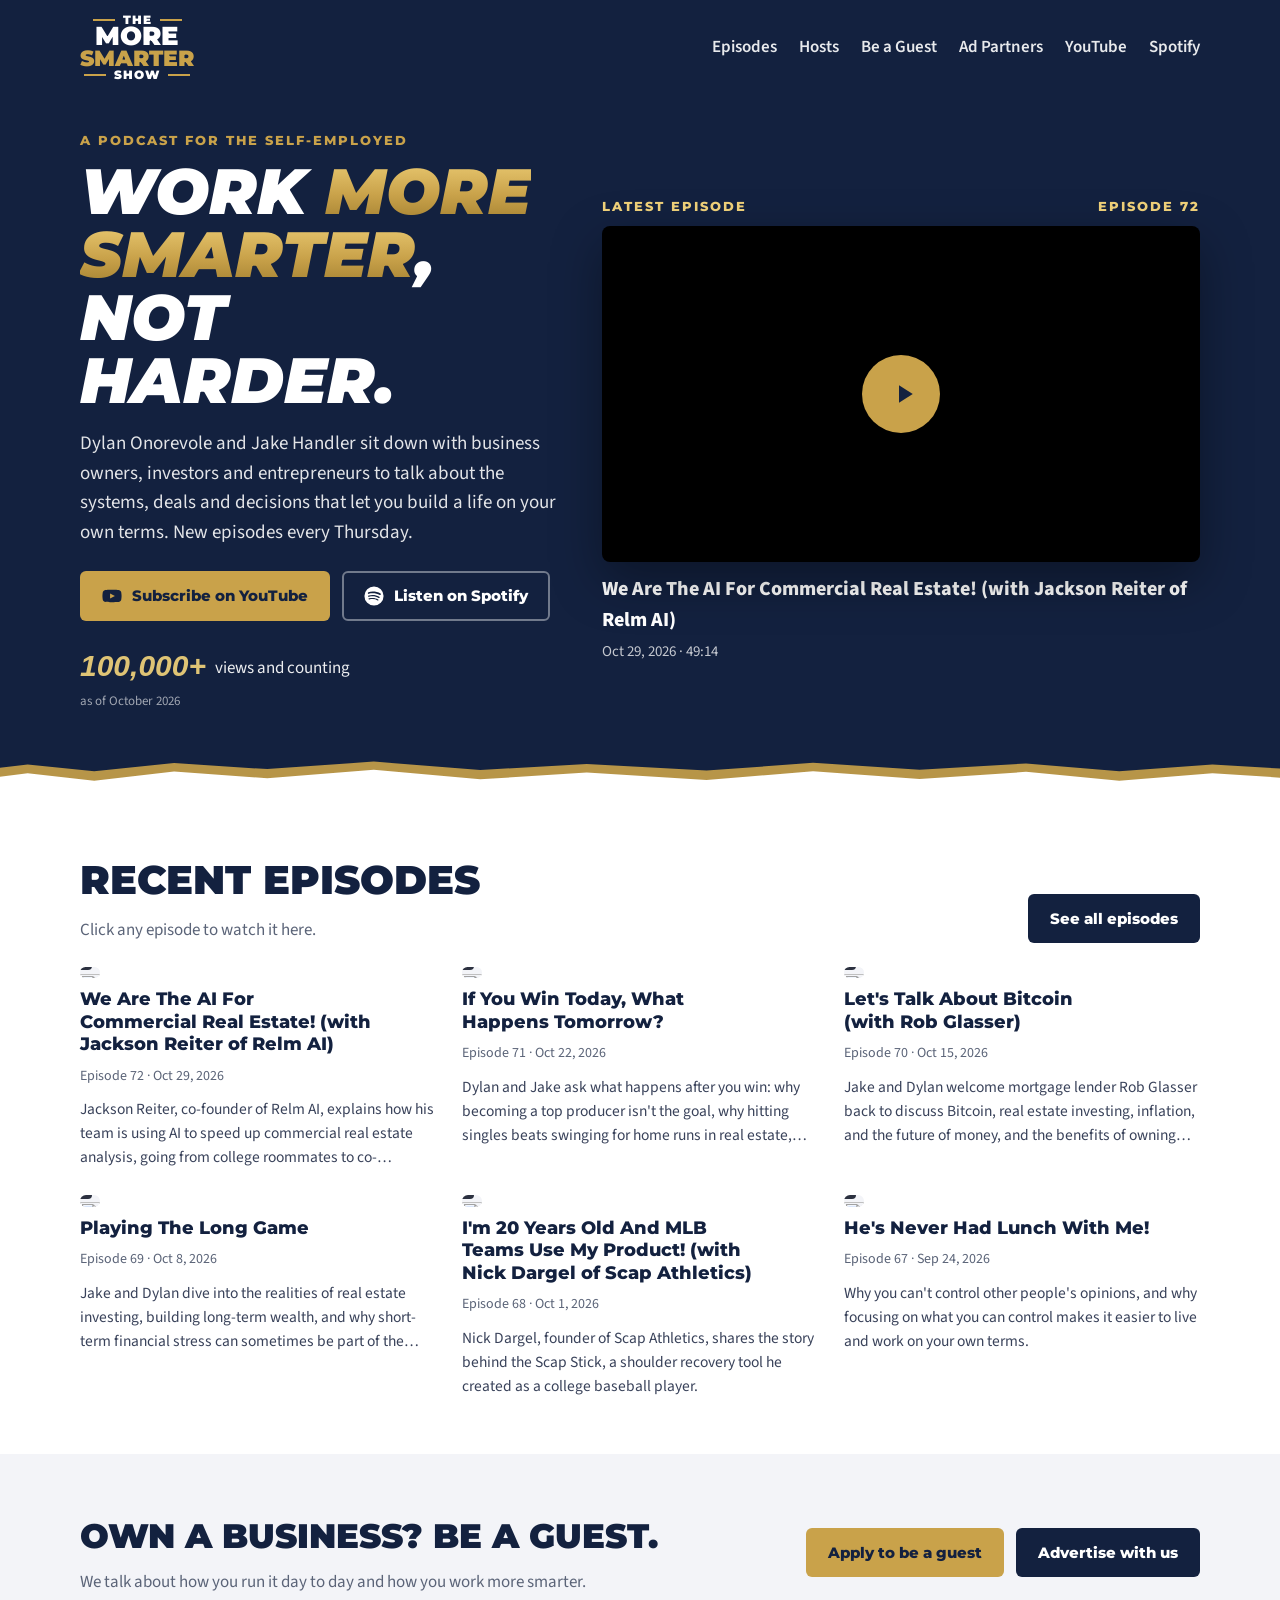
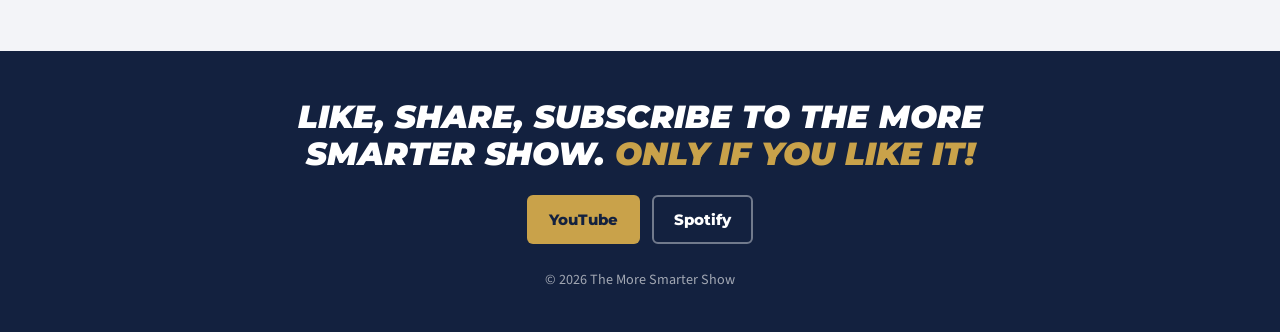
==== commit 7e03c7e7: "Add 100,000+ views stat to home page" ====
--- a/index.html
+++ b/index.html
@@ -8,8 +8,8 @@
 <meta property="og:type" content="website">
 <meta property="og:title" content="The More Smarter Show | Podcast for Self-Employed People &amp; Business Owners">
 <meta property="og:description" content="The More Smarter Show with Dylan Onorevole and Jake Handler: a podcast for self-employed people and business owners about working smarter, not harder. Real estate, entrepreneurship, systems and building a life on your own terms.">
-<meta property="og:image" content="https://i.ytimg.com/vi/u6ELuo0IuNA/maxresdefault.jpg">
-<meta name="twitter:card" content="summary_large_image">
+<meta property="og:image" content="https://moresmartershow.com/cover.jpg">
+<meta name="twitter:card" content="summary">
 <link rel="preconnect" href="https://fonts.googleapis.com">
 <link rel="preconnect" href="https://fonts.gstatic.com" crossorigin>
 <link href="https://fonts.googleapis.com/css2?family=Montserrat:ital,wght@0,700;0,800;0,900;1,900&family=Source+Sans+3:wght@400;600&display=swap" rel="stylesheet">
@@ -44,6 +44,7 @@
           <a class="btn btn-gold" href="https://www.youtube.com/@TheMoreSmarterShow?sub_confirmation=1" target="_blank" rel="noopener"><svg viewBox="0 0 24 24" aria-hidden="true"><path fill="currentColor" d="M23 7.2a3 3 0 0 0-2.1-2.1C19 4.6 12 4.6 12 4.6s-7 0-8.9.5A3 3 0 0 0 1 7.2 31 31 0 0 0 .5 12 31 31 0 0 0 1 16.8a3 3 0 0 0 2.1 2.1c1.9.5 8.9.5 8.9.5s7 0 8.9-.5a3 3 0 0 0 2.1-2.1 31 31 0 0 0 .5-4.8 31 31 0 0 0-.5-4.8ZM9.7 15.1V8.9L15.5 12Z"/></svg> Subscribe on YouTube</a>
           <a class="btn btn-ghost" href="https://open.spotify.com/show/1ER3J5veUX59H5ya2H1MA5" target="_blank" rel="noopener"><svg viewBox="0 0 24 24" aria-hidden="true"><path fill="currentColor" d="M12 .5a11.5 11.5 0 1 0 0 23 11.5 11.5 0 0 0 0-23Zm5.3 16.6a.7.7 0 0 1-1 .2c-2.7-1.6-6-2-10-1.1a.7.7 0 0 1-.3-1.4c4.3-1 8-.6 11 1.3.4.2.5.6.3 1Zm1.4-3.1a.9.9 0 0 1-1.2.3c-3-1.9-7.7-2.4-11.3-1.3a.9.9 0 1 1-.5-1.7c4.1-1.2 9.2-.6 12.7 1.5.4.3.5.8.3 1.2Zm.1-3.2C15.2 8.6 9.3 8.4 5.9 9.4a1 1 0 1 1-.6-2c3.9-1.2 10.4-.9 14.5 1.5a1 1 0 0 1-1 1.8Z"/></svg> Listen on Spotify</a>
         </div>
+        <p class="flex-stat"><strong>100,000+</strong> views and counting <span>as of October 2026</span></p>
       </div>
       <div>
         <div class="latest-label"><span class="eyebrow">Latest episode</span><span class="eyebrow" id="latest-num"></span></div>
--- a/styles.css
+++ b/styles.css
@@ -43,6 +43,9 @@
   .hero h1 em { font-style: italic; background: linear-gradient(180deg, var(--gold-hi), var(--gold) 55%, #9C7A2C); -webkit-background-clip: text; background-clip: text; color: transparent; }
   .hero p.lede { font-size: 19px; opacity: .88; max-width: 34em; margin: 18px 0 24px; }
   .ctas { display: flex; gap: 12px; flex-wrap: wrap; }
+  .flex-stat { margin-top: 22px; font-size: 17px; opacity: .92; }
+  .flex-stat strong { font-size: 30px; font-weight: 900; font-style: italic; color: var(--gold-hi); margin-right: 6px; vertical-align: -3px; }
+  .flex-stat span { display: block; font-size: 13px; opacity: .65; margin-top: 2px; }
   .btn { display: inline-flex; align-items: center; gap: 10px; font: 800 15px var(--display); padding: 13px 20px; border-radius: 6px; text-decoration: none; border: 2px solid transparent; cursor: pointer; }
   .btn svg { width: 20px; height: 20px; flex: none; }
   .btn-gold { background: var(--gold); color: var(--navy); }
@@ -134,7 +137,7 @@
   /* ---- multi-page additions ---- */
   .nav a[aria-current="page"] { color: var(--gold-hi); opacity: 1; box-shadow: inset 0 -3px 0 var(--gold); padding-bottom: 4px; }
   .page-head { background: var(--navy); color: #fff; padding-block: 44px 70px; position: relative; overflow: hidden; }
-  .page-head > * { position: relative; }
+  .page-head > .wrap { position: relative; }
   .page-head h1 { font-size: clamp(34px, 5vw, 56px); font-weight: 900; font-style: italic; text-transform: uppercase; line-height: 1; margin-top: 8px; }
   .page-head p { font-size: 18px; opacity: .88; max-width: 40em; margin: 14px 0 0; }
   .center { text-align: center; margin-top: 30px; }
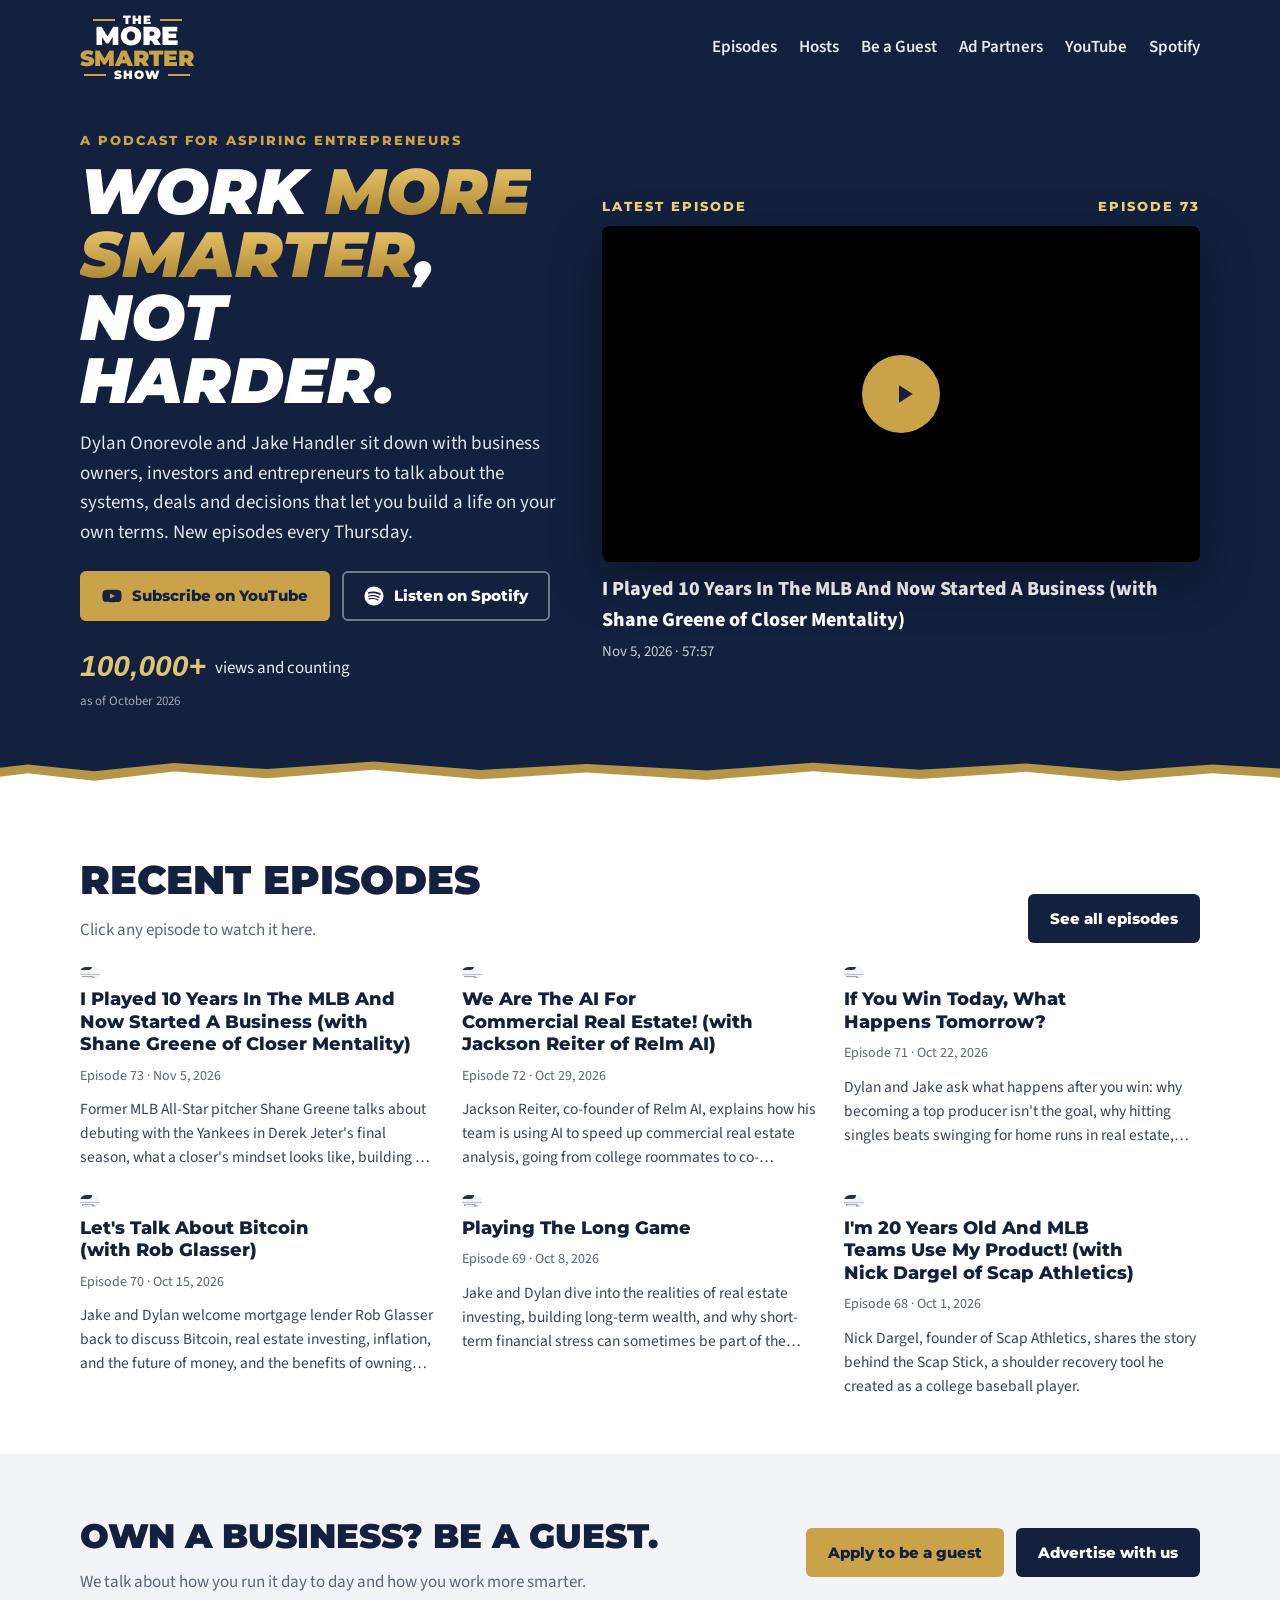
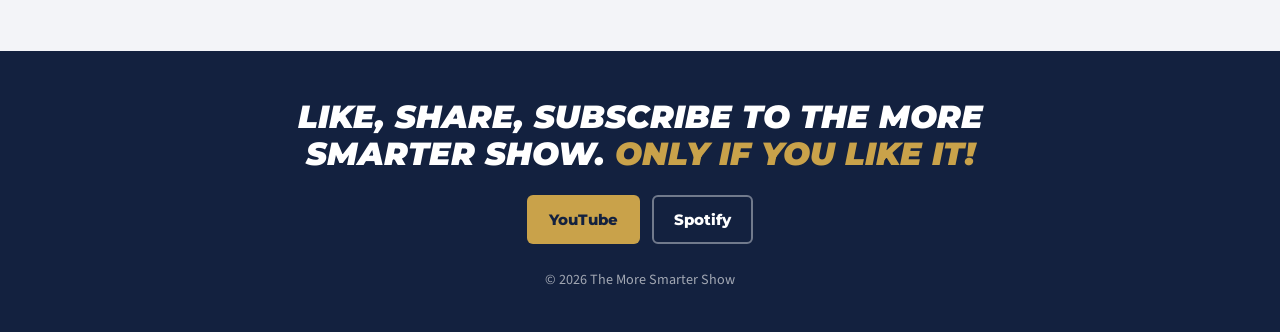
==== commit 38ec92a3: "Add Episode 73 (Shane Greene); tagline: A podcast for aspiring entrepreneurs" ====
--- a/index.html
+++ b/index.html
@@ -37,7 +37,7 @@
   <section class="hero" aria-labelledby="hero-title">
     <div class="wrap">
       <div>
-        <div class="eyebrow">A podcast for the self-employed</div>
+        <div class="eyebrow">A podcast for aspiring entrepreneurs</div>
         <h1 id="hero-title">Work <em>more smarter</em>, not harder.</h1>
         <p class="lede">Dylan Onorevole and Jake Handler sit down with business owners, investors and entrepreneurs to talk about the systems, deals and decisions that let you build a life on your own terms. New episodes every Thursday.</p>
         <div class="ctas">
--- a/styles.css
+++ b/styles.css
@@ -165,6 +165,8 @@
   .q .err { color: #B3261E; font-size: 14px; display: none; }
   .q.invalid { border-color: #B3261E; }
   .q.invalid .err { display: block; }
+  .q.human input[type=text] { max-width: 160px; }
+  .hp { position: absolute; left: -9999px; width: 1px; height: 1px; overflow: hidden; }
   .apply .submit-row { display: flex; align-items: center; gap: 16px; flex-wrap: wrap; }
   .apply .btn-navy { font-size: 16px; padding: 15px 26px; border: 0; }
   .apply .btn-navy[disabled] { opacity: .6; cursor: wait; }
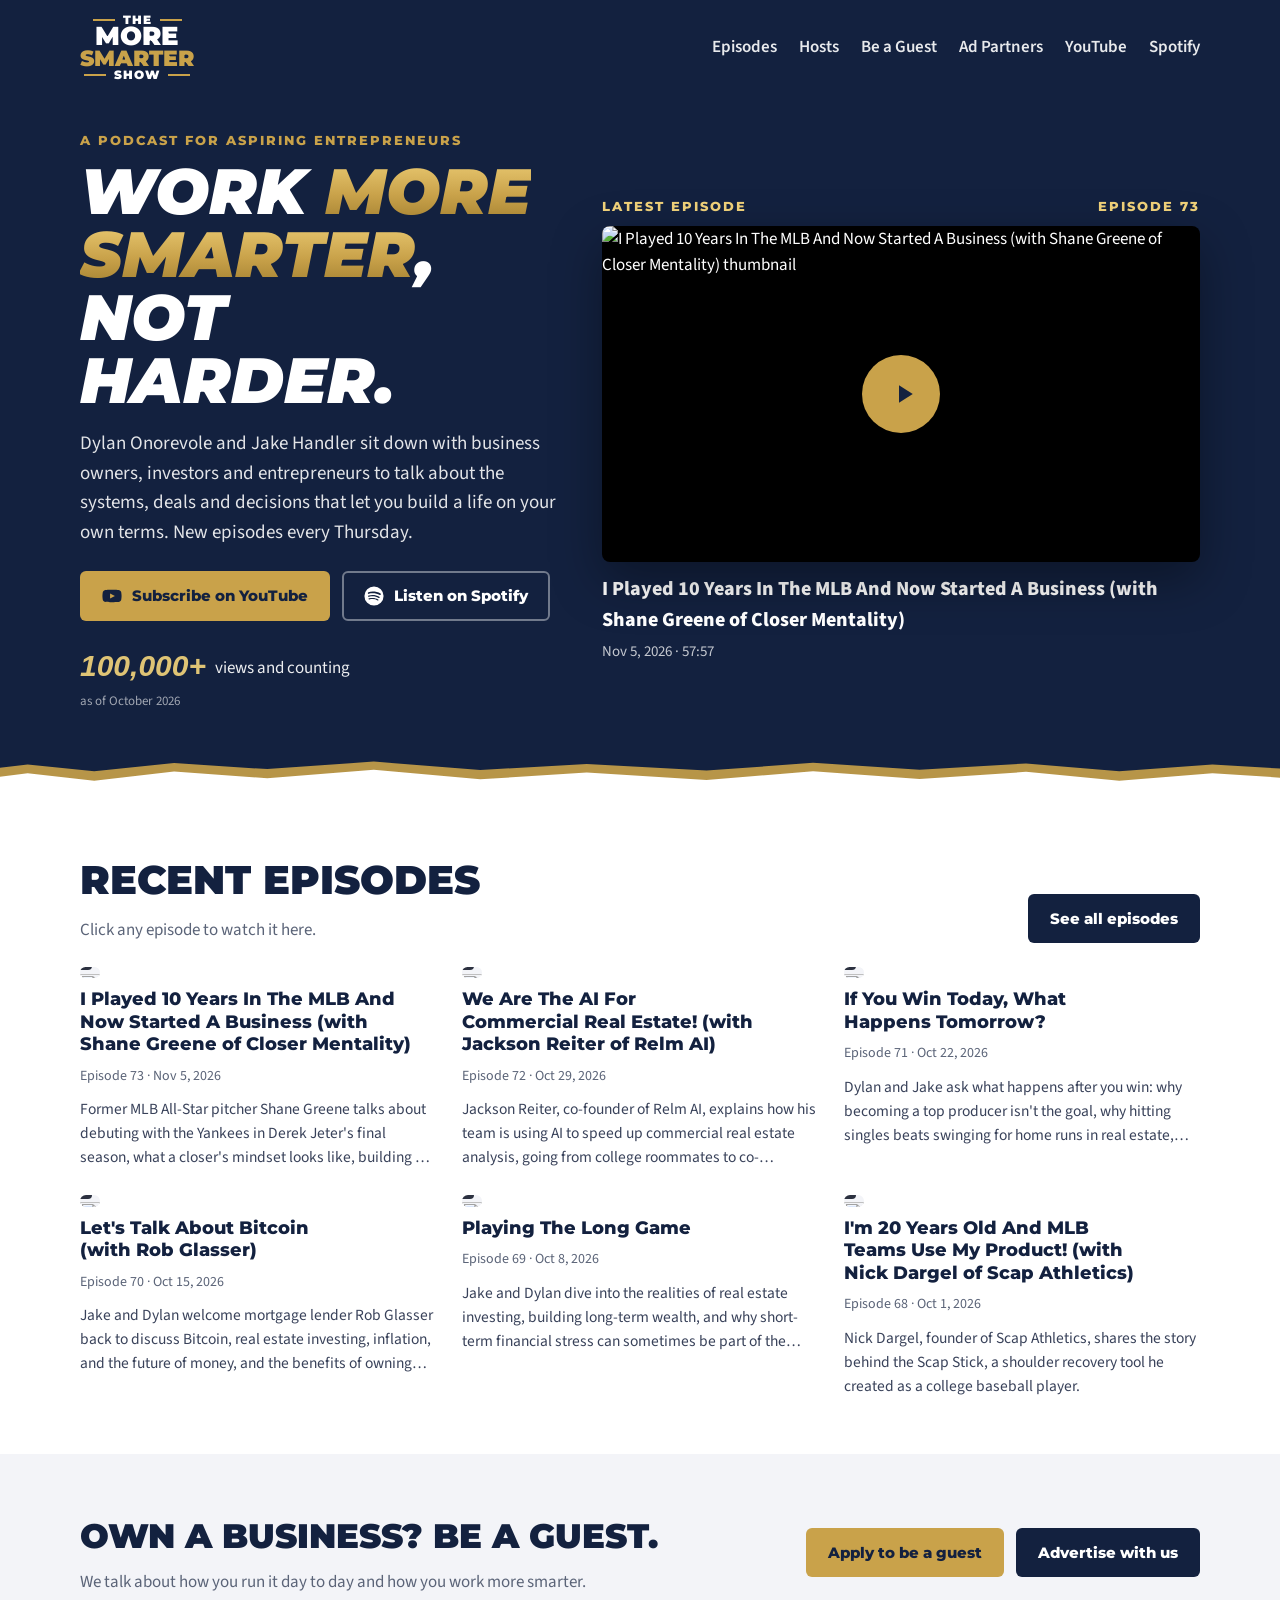
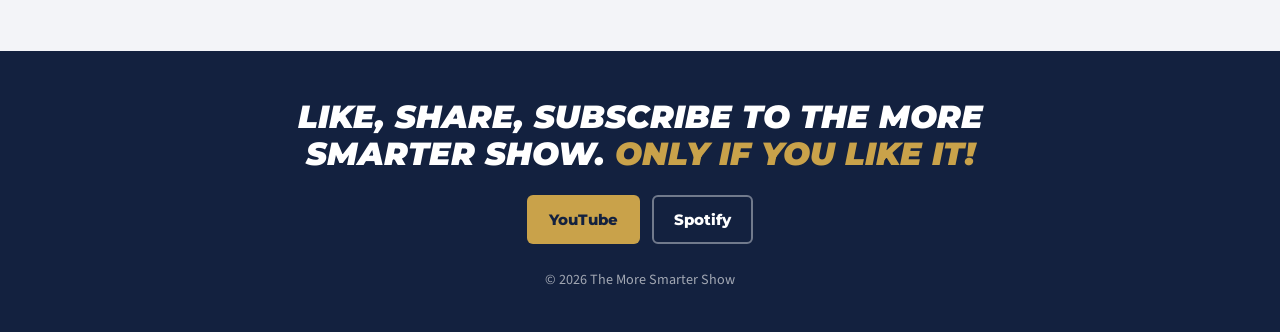
==== commit 08112747: "Site description: aspiring entrepreneurs instead of self-employed" ====
--- a/index.html
+++ b/index.html
@@ -4,10 +4,10 @@
 <meta charset="utf-8">
 <meta name="viewport" content="width=device-width, initial-scale=1, viewport-fit=cover">
 <title>The More Smarter Show | Podcast for Self-Employed People &amp; Business Owners</title>
-<meta name="description" content="The More Smarter Show with Dylan Onorevole and Jake Handler: a podcast for self-employed people and business owners about working smarter, not harder. Real estate, entrepreneurship, systems and building a life on your own terms.">
+<meta name="description" content="The More Smarter Show with Dylan Onorevole and Jake Handler: a podcast for aspiring entrepreneurs and business owners about working smarter, not harder. Real estate, entrepreneurship, systems and building a life on your own terms.">
 <meta property="og:type" content="website">
 <meta property="og:title" content="The More Smarter Show | Podcast for Self-Employed People &amp; Business Owners">
-<meta property="og:description" content="The More Smarter Show with Dylan Onorevole and Jake Handler: a podcast for self-employed people and business owners about working smarter, not harder. Real estate, entrepreneurship, systems and building a life on your own terms.">
+<meta property="og:description" content="The More Smarter Show with Dylan Onorevole and Jake Handler: a podcast for aspiring entrepreneurs and business owners about working smarter, not harder. Real estate, entrepreneurship, systems and building a life on your own terms.">
 <meta property="og:image" content="https://moresmartershow.com/cover.jpg">
 <meta name="twitter:card" content="summary">
 <link rel="preconnect" href="https://fonts.googleapis.com">
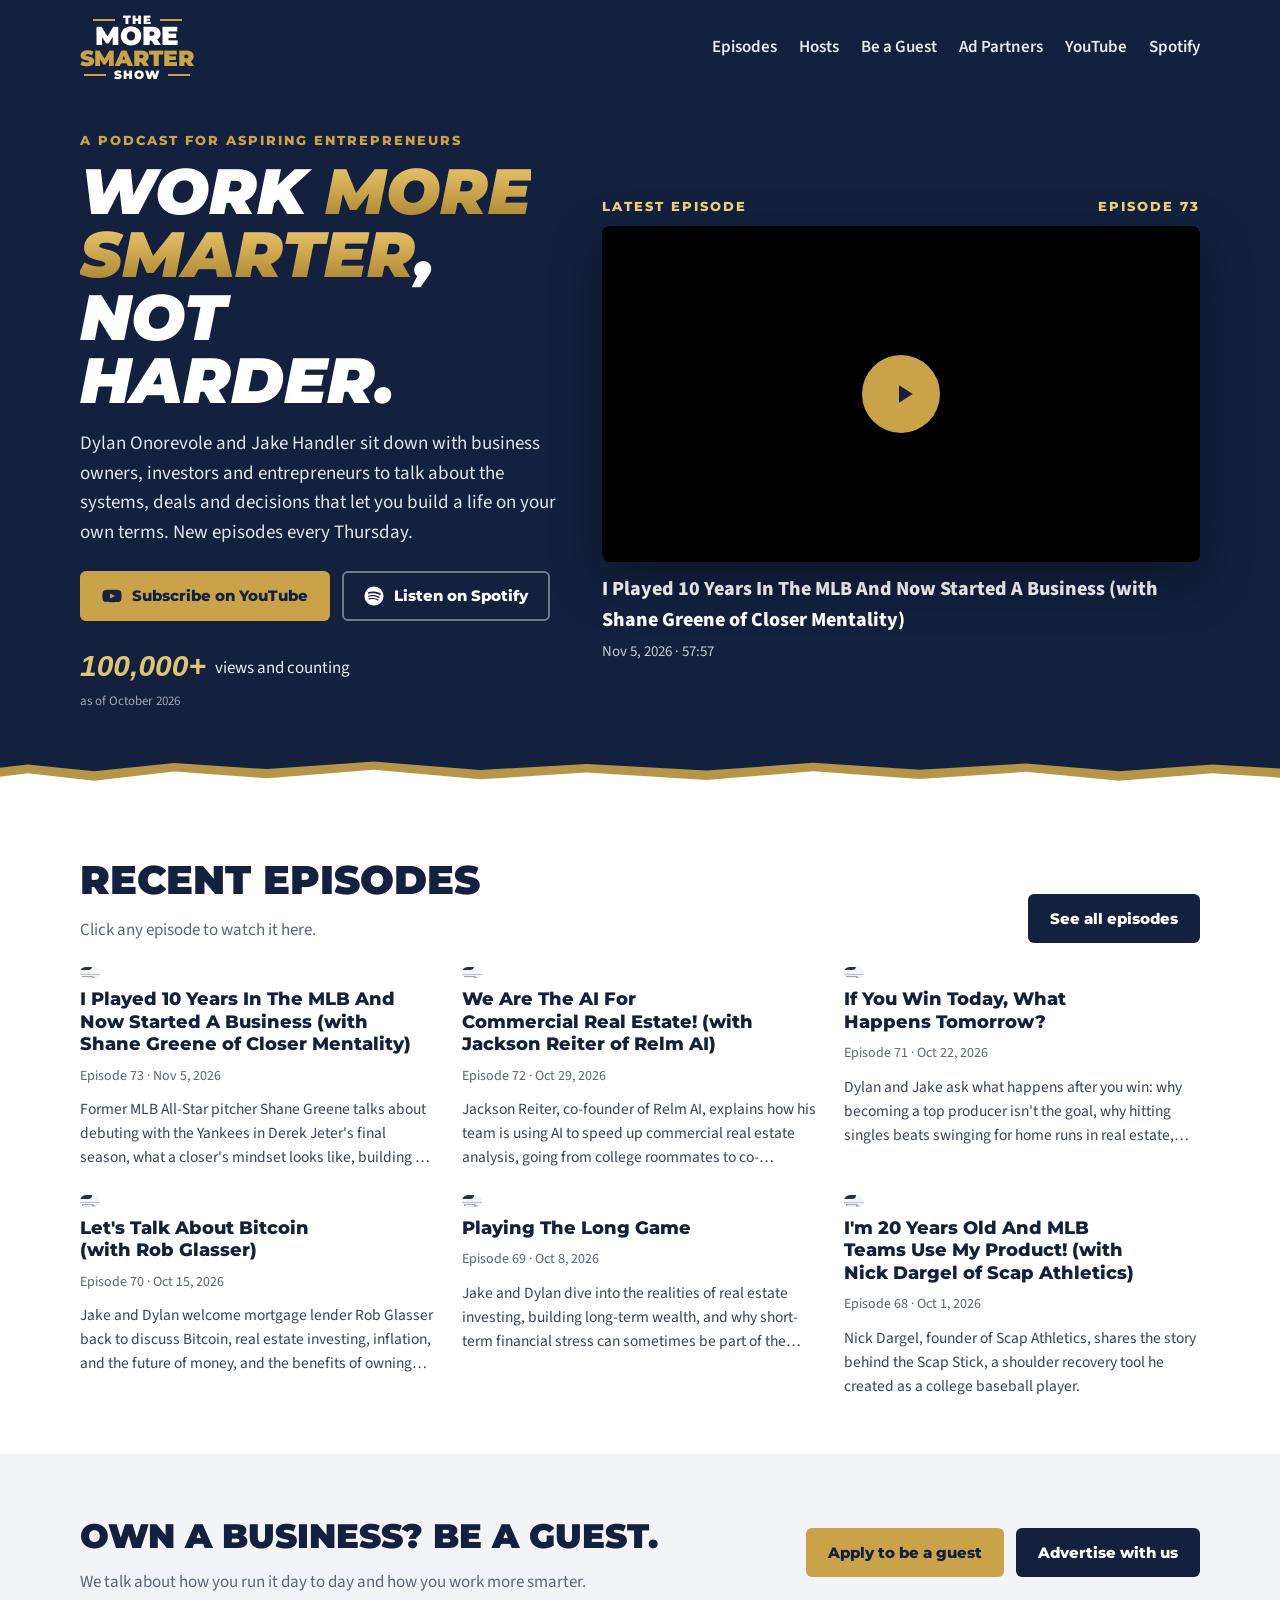
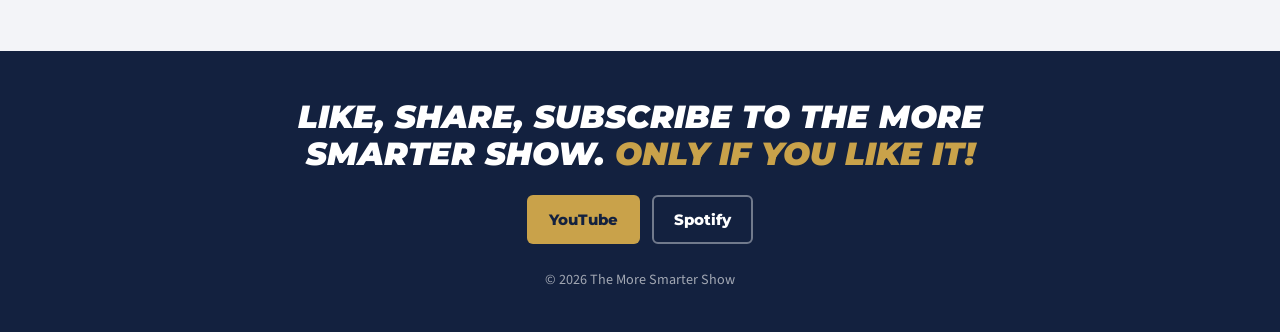
==== commit b76f53e9: "Site title: Podcast for Future Entrepreneurs" ====
--- a/index.html
+++ b/index.html
@@ -3,10 +3,10 @@
 <head>
 <meta charset="utf-8">
 <meta name="viewport" content="width=device-width, initial-scale=1, viewport-fit=cover">
-<title>The More Smarter Show | Podcast for Self-Employed People &amp; Business Owners</title>
+<title>The More Smarter Show | Podcast for Future Entrepreneurs</title>
 <meta name="description" content="The More Smarter Show with Dylan Onorevole and Jake Handler: a podcast for aspiring entrepreneurs and business owners about working smarter, not harder. Real estate, entrepreneurship, systems and building a life on your own terms.">
 <meta property="og:type" content="website">
-<meta property="og:title" content="The More Smarter Show | Podcast for Self-Employed People &amp; Business Owners">
+<meta property="og:title" content="The More Smarter Show | Podcast for Future Entrepreneurs">
 <meta property="og:description" content="The More Smarter Show with Dylan Onorevole and Jake Handler: a podcast for aspiring entrepreneurs and business owners about working smarter, not harder. Real estate, entrepreneurship, systems and building a life on your own terms.">
 <meta property="og:image" content="https://moresmartershow.com/cover.jpg">
 <meta name="twitter:card" content="summary">
